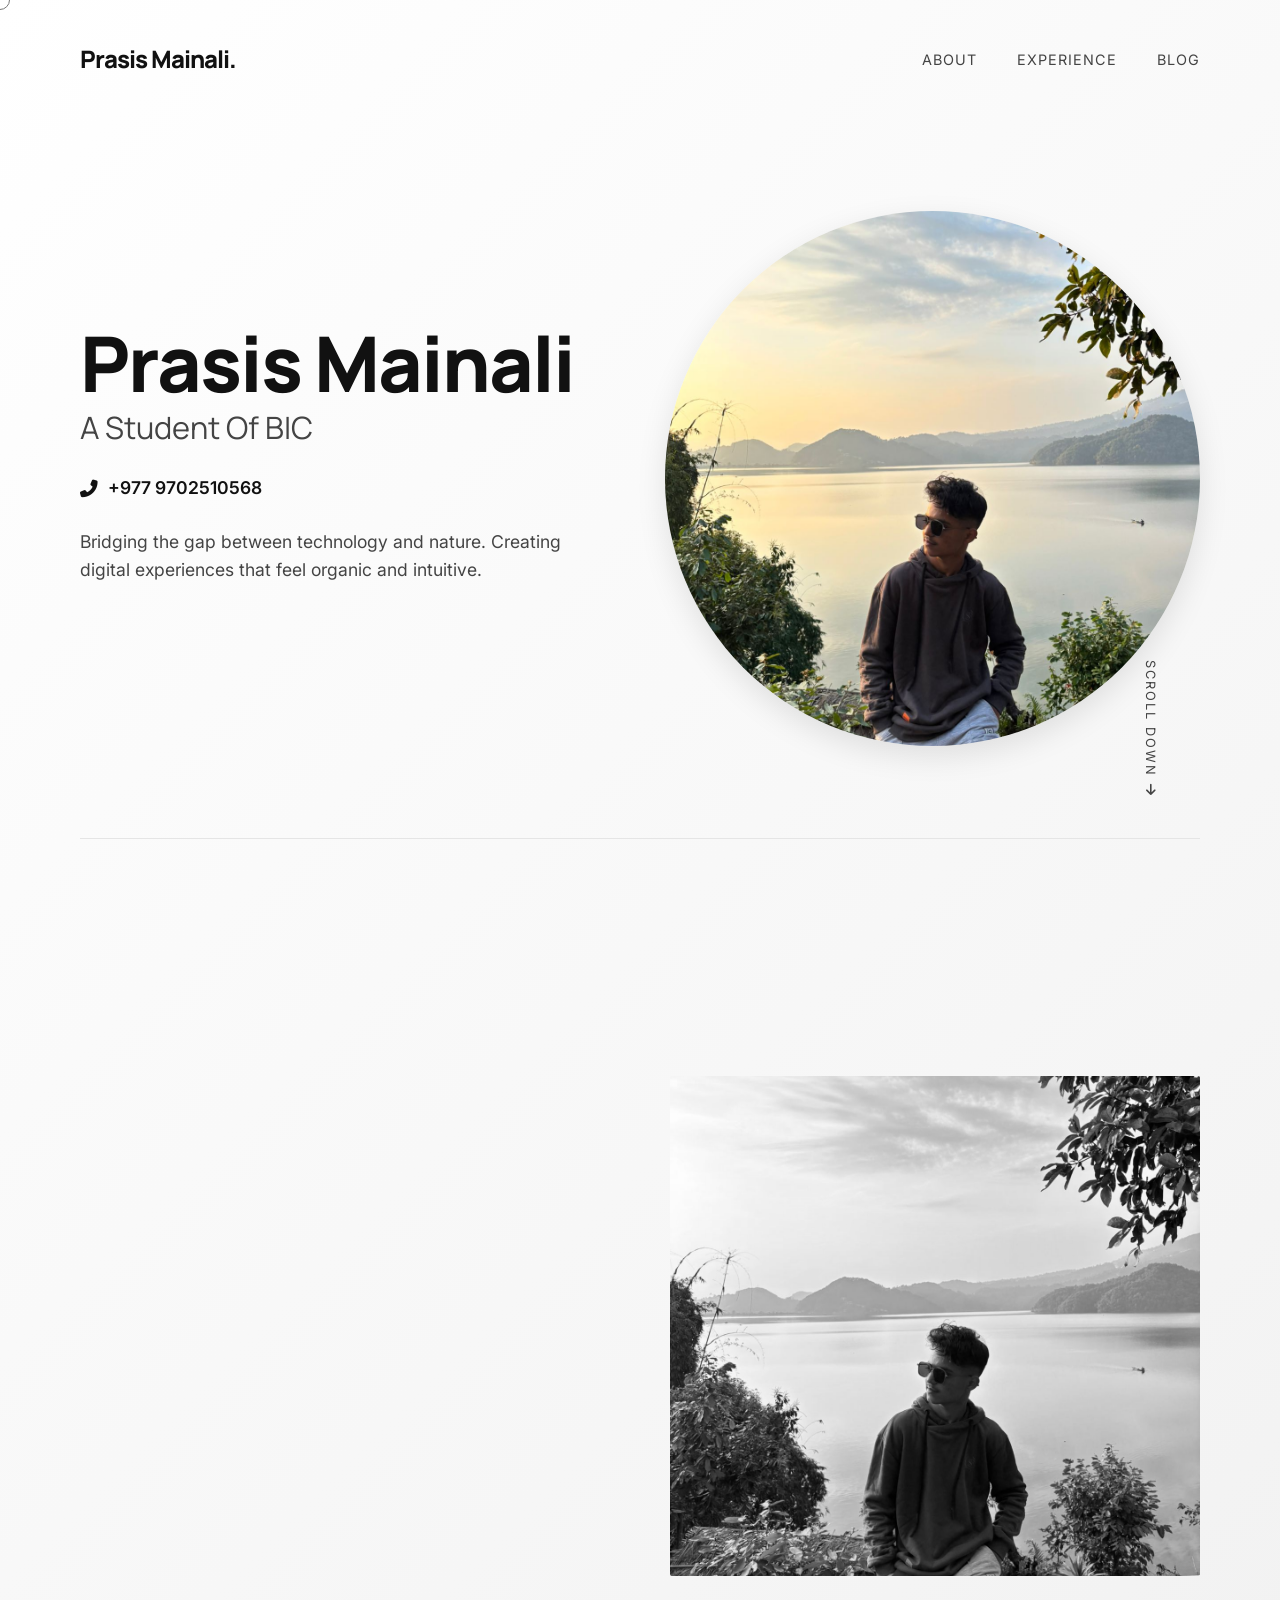
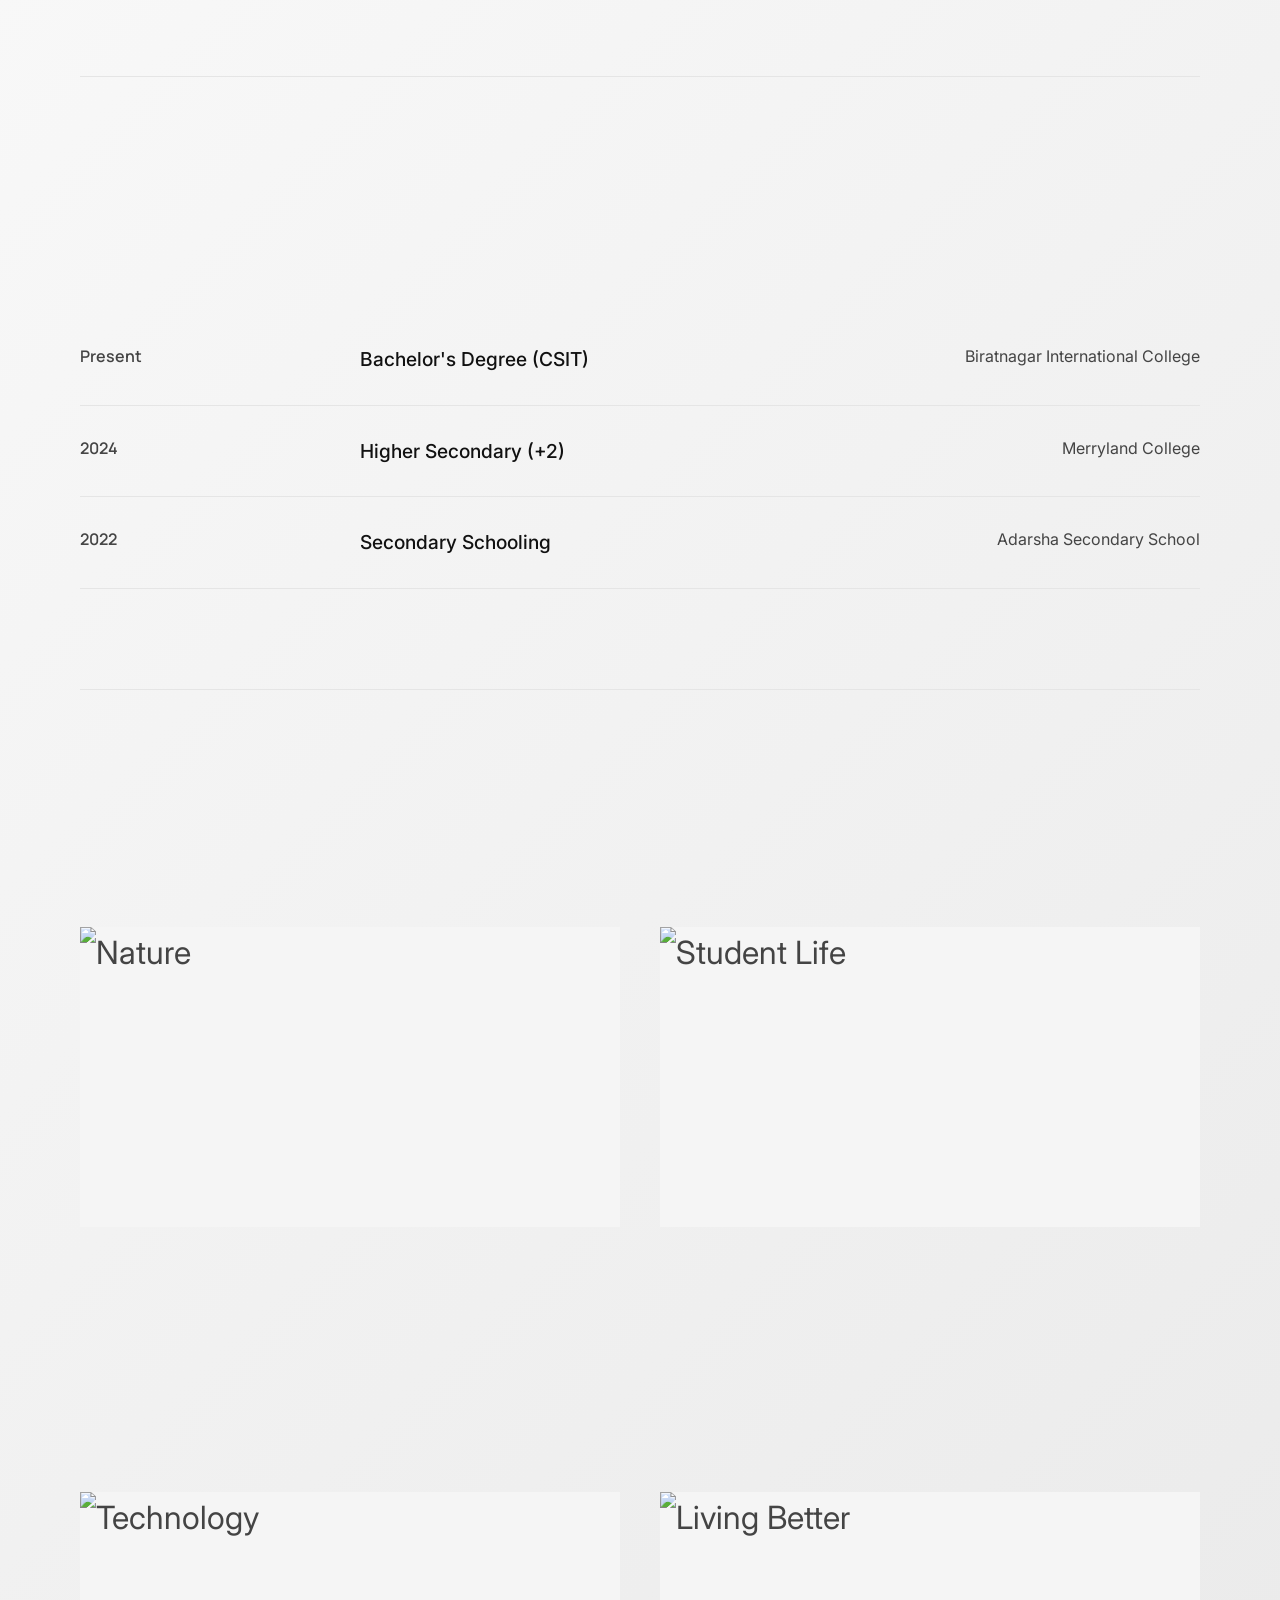
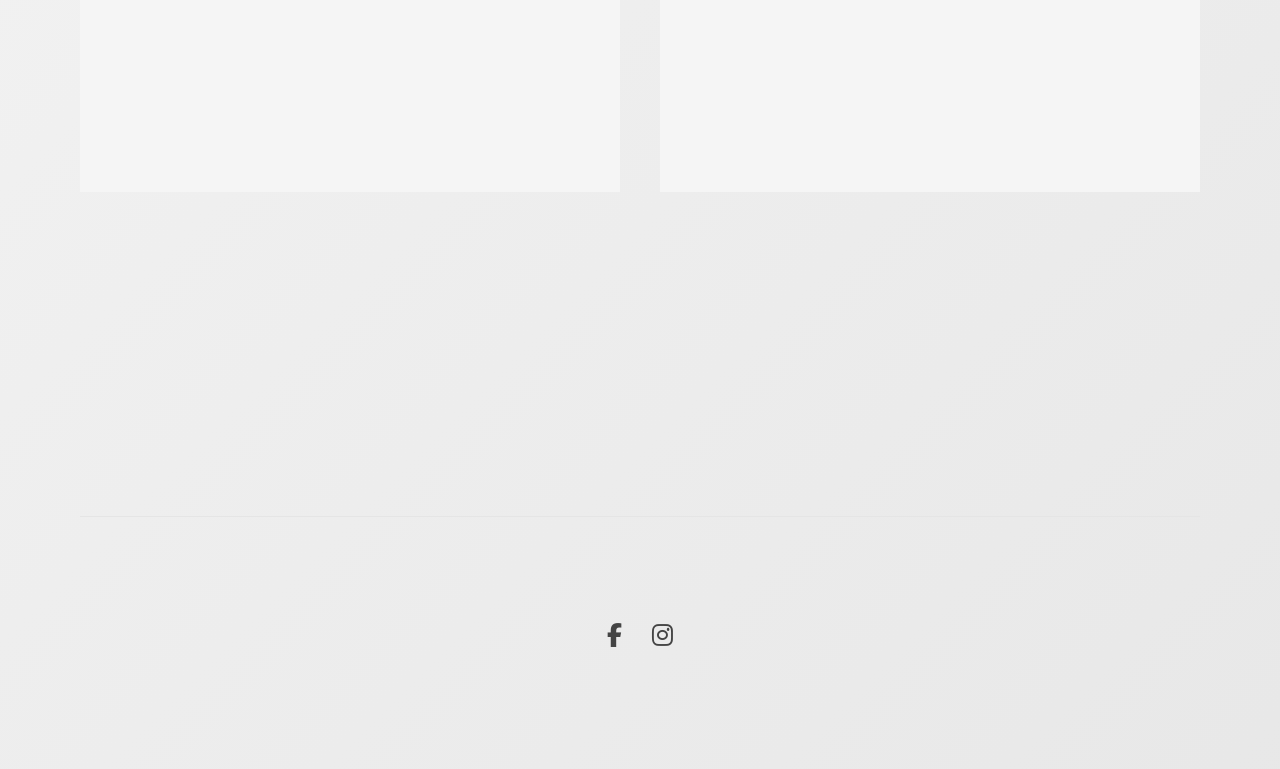
==== MYProject/index.html/index.html @ f9b7ce00 "Update index.html" ====
<!DOCTYPE html>
<html lang="en">

<head>
  <meta charset="UTF-8">
  <meta name="viewport" content="width=device-width, initial-scale=1.0">
  <title>Prasis Mainali | Portfolio</title>

  <!-- Fonts -->
  <link rel="preconnect" href="https://fonts.googleapis.com">
  <link rel="preconnect" href="https://fonts.gstatic.com" crossorigin>
  <link
    href="https://fonts.googleapis.com/css2?family=Inter:wght@300;400;500;600&family=Manrope:wght@400;600;800&display=swap"
    rel="stylesheet">

  <!-- Icons -->
  <link rel="stylesheet" href="https://cdnjs.cloudflare.com/ajax/libs/font-awesome/6.4.0/css/all.min.css">

  <style>
    :root {
      --bg-color: #ffffff;
      --text-primary: #111111;
      --text-secondary: #444444;
      --accent: #111;
      --card-bg: #f5f5f5;
      --border-color: #e5e5e5;
      --cursor-size: 20px;
    }

    * {
      margin: 0;
      padding: 0;
      box-sizing: border-box;
      cursor: none;
      /* Hide default cursor for custom one */
    }

    html {
      scroll-behavior: smooth;
    }

    body {
      background-color: var(--bg-color);
      color: var(--text-primary);
      font-family: 'Inter', sans-serif;
      line-height: 1.6;
      overflow-x: hidden;
      background: linear-gradient(-45deg, #ffffff, #f0f0f0, #e0e0e0, #ffffff);
      background-size: 400% 400%;
      animation: gradientBG 15s ease infinite;
    }

    ::selection {
      background: var(--text-primary);
      color: var(--bg-color);
    }

    h1,
    h2,
    h3,
    h4,
    h5,
    h6 {
      font-family: 'Manrope', sans-serif;
      font-weight: 800;
      color: var(--text-primary);
    }

    a {
      text-decoration: none;
      color: inherit;
      transition: opacity 0.3s ease;
    }

    /* --- Custom Cursor --- */
    .cursor {
      width: var(--cursor-size);
      height: var(--cursor-size);
      border: 1px solid #888888;
      border-radius: 50%;
      position: fixed;
      pointer-events: none;
      z-index: 9999;
      transform: translate(-50%, -50%);
      transition: width 0.3s, height 0.3s, background-color 0.3s;
      mix-blend-mode: difference;
    }

    .cursor.hovered {
      width: 50px;
      height: 50px;
      background-color: rgba(255, 255, 255, 0.1);
      border-color: transparent;
    }

    /* --- Layout --- */
    .container {
      max-width: 1200px;
      margin: 0 auto;
      padding: 0 40px;
      width: 100%;
      /* Ensure it doesn't exceed viewport */
    }

    @media (max-width: 768px) {
      .container {
        padding: 0 20px;
        /* Reduce padding on mobile */
      }
    }

    /* --- Navigation --- */
    nav {
      padding: 40px 0;
      display: flex;
      justify-content: space-between;
      align-items: center;
    }

    .logo {
      font-family: 'Manrope', sans-serif;
      font-weight: 800;
      font-size: 1.5rem;
      letter-spacing: -1px;
    }

    .nav-links {
      display: flex;
      gap: 40px;
    }

    .nav-links a {
      font-size: 0.9rem;
      color: var(--text-secondary);
      text-transform: uppercase;
      letter-spacing: 1px;
    }

    .nav-links a:hover {
      color: var(--text-primary);
    }

    .hamburger {
      display: none;
      font-size: 1.5rem;
      cursor: none;
      /* Let custom cursor handle hovering */
    }

    /* --- Hero Section --- */
    .hero {
      min-height: 80vh;
      display: flex;
      flex-direction: row;
      justify-content: space-between;
      align-items: center;
      gap: 50px;
      position: relative;
    }

    .hero-content {
      flex: 1;
    }

    .hero-image {
      flex: 1;
      display: flex;
      justify-content: center;
      align-items: center;
    }

    .hero-image img {
      width: 100%;
      max-width: 550px;
      /* Increased for desktop */
      min-width: 280px;
      aspect-ratio: 1/1;
      border-radius: 50%;
      object-fit: cover;
      box-shadow: 0 10px 30px rgba(0, 0, 0, 0.1);
      transition: transform 0.5s ease;
    }

    .hero-image:hover img {
      transform: scale(1.05);
    }

    .hero-phone {
      margin-top: 15px;
      margin-bottom: 25px;
      font-size: 1.1rem;
      color: var(--text-primary);
      display: flex;
      align-items: center;
      gap: 10px;
      font-weight: 600;
    }

    @media (max-width: 768px) {
      .hero {
        flex-direction: column-reverse;
        text-align: center;
        justify-content: center;
        padding-top: 50px;
      }

      .hero-image img {
        width: 250px;
        /* Increased size slightly */
        height: 250px;
        margin-bottom: 20px;
      }

      .hero h1 {
        font-size: 3rem;
        align-items: center;
        /* Center align the flex column */
        text-align: center;
      }

      .hero-content {
        display: flex;
        flex-direction: column;
        align-items: center;
      }
    }

    .hero h1 {
      font-size: clamp(3rem, 6vw, 5.5rem);
      /* Increased for desktop */
      line-height: 1;
      margin-bottom: 2rem;
      letter-spacing: -2px;
      display: flex;
      flex-direction: column;
      align-items: flex-start;
    }

    .hero-title-row {
      display: block;
      overflow: hidden;
      /* Mask for reveal */
    }

    .hero-title-row span {
      display: inline-block;
      transform: translateY(100%);
      opacity: 0;
      animation: revealText 0.8s cubic-bezier(0.77, 0, 0.175, 1) forwards;
    }

    .hero-subtitle-wrapper {
      margin-top: 10px;
      overflow: hidden;
    }

    .hero-subtitle-wrapper span {
      display: block;
      color: var(--text-secondary);
      font-size: 0.4em;
      /* relative to H1 - Adjusted for global consistency */
      font-weight: 400;
      letter-spacing: 0;
      transform: translateY(100%);
      opacity: 0;
      animation: revealText 0.8s cubic-bezier(0.77, 0, 0.175, 1) forwards;
    }

    .hero-desc {
      max-width: 500px;
      color: var(--text-secondary);
      font-size: 1.1rem;
      margin-bottom: 3rem;
    }

    .scroll-indicator {
      position: absolute;
      bottom: 40px;
      right: 40px;
      writing-mode: vertical-rl;
      text-orientation: mixed;
      color: var(--text-secondary);
      font-size: 0.8rem;
      letter-spacing: 2px;
      text-transform: uppercase;
      animation: bounce 2s infinite;
    }

    /* --- Section Styling --- */
    section {
      padding: 100px 0;
      border-top: 1px solid var(--border-color);
    }

    .section-header {
      display: flex;
      justify-content: space-between;
      align-items: baseline;
      margin-bottom: 60px;
      flex-wrap: wrap;
      gap: 20px;
    }

    .section-title {
      font-size: 3rem;
      letter-spacing: -1px;
    }

    .section-subtitle {
      color: var(--text-secondary);
      text-transform: uppercase;
      letter-spacing: 1px;
      font-size: 0.9rem;
    }

    /* --- About Grid --- */
    .about-grid {
      display: grid;
      grid-template-columns: 1fr 1fr;
      gap: 60px;
      align-items: start;
    }

    /* --- About Grid --- */
    .about-grid {
      display: grid;
      grid-template-columns: 1fr 1fr;
      gap: 60px;
      align-items: start;
    }

    .about-text p {
      margin-bottom: 0px;
      /* Reset because mask handles spacing */
      font-size: 1.1rem;
      color: black;
      font-weight: bold;
    }

    .profile-img-container {
      width: 100%;
      height: 500px;
      background: var(--card-bg);
      border-radius: 2px;
      overflow: hidden;
      position: relative;
    }

    .profile-img-container img {
      width: 100%;
      height: 100%;
      object-fit: cover;
      filter: grayscale(100%);
      transition: filter 0.5s ease;
    }

    .profile-img-container:hover img {
      filter: grayscale(0%);
    }

    /* --- Experience/Education List --- */
    .experience-list {
      display: flex;
      flex-direction: column;
    }

    .experience-item {
      display: grid;
      grid-template-columns: 1fr 2fr 1fr;
      padding: 30px 0;
      border-bottom: 1px solid var(--border-color);
      transition: padding 0.3s ease;
    }

    .experience-item:hover {
      padding: 30px 20px;
      /* Indent on hover */
      background: #111;
    }

    .exp-year {
      color: var(--text-secondary);
      font-family: 'Manrope', sans-serif;
      font-weight: 600;
    }

    .exp-role {
      font-size: 1.2rem;
      font-weight: 500;
    }

    .exp-company {
      text-align: right;
      color: var(--text-secondary);
    }

    /* --- Projects/Blog Grid --- */
    .project-grid {
      display: grid;
      grid-template-columns: repeat(auto-fit, minmax(350px, 1fr));
      /* Restore desktop size */
      gap: 40px;
    }

    .project-card {
      /* group: project; removed invalid property */
      position: relative;
    }

    .project-img {
      width: 100%;
      height: 300px;
      /* Placeholder Aspect Ratio */
      background: var(--card-bg);
      margin-bottom: 20px;
      overflow: hidden;
      display: flex;
      align-items: center;
      justify-content: center;
      color: var(--text-secondary);
      font-size: 2rem;
    }

    .project-img i {
      transition: transform 0.5s ease;
    }

    .project-card:hover .project-img i {
      transform: scale(1.1);
      color: var(--text-primary);
    }

    .project-info h3 {
      font-size: 1.5rem;
      margin-bottom: 5px;
    }

    .project-info p {
      color: var(--text-secondary);
      font-size: 0.9rem;
    }

    /* --- Footer --- */
    footer {
      padding: 100px 0 50px 0;
      border-top: 1px solid var(--border-color);
      text-align: center;
    }

    .footer-socials {
      display: flex;
      justify-content: center;
      gap: 30px;
      margin-bottom: 40px;
    }

    .footer-socials a {
      font-size: 1.5rem;
      color: var(--text-secondary);
    }

    .footer-socials a:hover {
      color: var(--text-primary);
      transform: translateY(-5px);
    }

    .footer-copy {
      color: var(--text-secondary);
      font-size: 0.9rem;
    }

    /* --- Animations --- */
    @keyframes gradientBG {
      0% {
        background-position: 0% 50%;
      }

      50% {
        background-position: 100% 50%;
      }

      100% {
        background-position: 0% 50%;
      }
    }

    @keyframes bounce {

      0%,
      20%,
      50%,
      80%,
      100% {
        transform: translateY(0);
      }

      40% {
        transform: translateY(-10px);
      }

      60% {
        transform: translateY(-5px);
      }
    }

    @keyframes revealText {
      from {
        clip-path: inset(0 100% 0 0);
        transform: translateY(20px);
        opacity: 0;
      }

      to {
        clip-path: inset(0 0 0 0);
        transform: translateY(0);
        opacity: 1;
      }
    }

    /* Fade Up Utility */
    .fade-up {
      opacity: 0;
      transform: translateY(30px);
      transition: opacity 0.8s ease-out, transform 0.8s ease-out;
    }

    .fade-up.visible {
      opacity: 1;
      transform: translateY(0);
    }

    /* Stagger Utilities */
    .stagger-delay-1 {
      transition-delay: 0.1s;
    }

    .stagger-delay-2 {
      transition-delay: 0.2s;
    }

    .stagger-delay-3 {
      transition-delay: 0.3s;
    }

    .stagger-delay-4 {
      transition-delay: 0.4s;
    }

    .stagger-delay-5 {
      transition-delay: 0.5s;
    }

    /* --- General Text Reveal --- */
    .text-reveal-mask {
      overflow: hidden;
      display: block;
      /* Ensures mask works for block elements */
    }

    .text-reveal-content {
      display: block;
      transform: translateY(100%);
      transition: transform 1s cubic-bezier(0.77, 0, 0.175, 1);
      /* Premium ease */
      opacity: 1;
      /* Override default if needed */
    }

    .text-reveal-mask.visible .text-reveal-content {
      transform: translateY(0);
    }

    /* --- Responsive --- */
    /* --- Responsive --- */
    @media (max-width: 768px) {
      .nav-links {
        display: none;
        /* Simple hide for mobile for now, can expand later */
      }

      .hero {
        padding-top: 20px;
        /* Reduced top padding */
        min-height: auto;
        padding-bottom: 50px;
      }

      .hero-content {
        width: 100%;
        /* Ensure content takes full width */
      }

      /* Responsive Grid for Mobile */
      .project-grid {
        grid-template-columns: repeat(auto-fit, minmax(280px, 1fr));
      }

      /* Reduce scale for mobile hero text */
      .hero h1 {
        word-break: break-word;
        font-size: 2.5rem;
        /* Force manageable size */
      }

      .hamburger {
        display: block;
      }

      .about-grid {
        grid-template-columns: 1fr;
        gap: 40px;
      }

      .profile-img-container {
        height: 350px;
        /* Smaller image on mobile */
      }

      .experience-item {
        grid-template-columns: 1fr;
        gap: 10px;
        padding: 20px 0;
      }

      .exp-company {
        text-align: left;
        margin-top: 5px;
      }

      /* Fix for "Prasis Mainali" being too small */
      .hero h1 span.hero-subtitle-wrapper span {
        font-size: 0.5em;

        /* Keep subtitle small */
        /* Swift fix for Tawk.to visibility on mobile */
        div[class*="tawk"] {
          display: block !important;
          z-index: 2147483647 !important;
          /* Max z-index to ensure visibility */
        }
      }

      /* Ensure main title text (Prasis Mainali) uses the H1 font size */
      .hero-title-row span {
        font-size: inherit;
      }
    }
  </style>
</head>

<body>

  <!-- Custom Cursor -->
  <div class="cursor" id="cursor"></div>

  <div class="container">

    <!-- Navigation -->
    <nav>
      <a href="#" class="logo hover-target">Prasis Mainali.</a>

      <div class="nav-links">
        <a href="#about" class="hover-target">About</a>
        <a href="#experience" class="hover-target">Experience</a>
        <a href="#blog" class="hover-target">Blog</a>
      </div>

      <div class="hamburger hover-target">
        <i class="fas fa-bars"></i>
      </div>
    </nav>

    <!-- Hero Section -->
    <header class="hero">
      <div class="hero-content">
        <h1>
          <span class="hero-title-row">
            <span style="animation-delay: 0s;">Prasis</span>
            <span style="animation-delay: 0.1s;">Mainali</span>
          </span>
          <span class="hero-subtitle-wrapper">
            <span style="animation-delay: 0.3s;">A Student Of BIC</span>
          </span>
        </h1>

        <div class="hero-phone fade-up stagger-delay-1">
          <i class="fas fa-phone-alt"></i> +977 9702510568
        </div>
        <p class="hero-desc fade-up stagger-delay-2">
          Bridging the gap between technology and nature. Creating digital experiences that feel organic and intuitive.
        </p>

        <div class="scroll-indicator fade-up stagger-delay-3">
          Scroll Down <i class="fas fa-arrow-down" style="margin-left: 10px;"></i>
        </div>
      </div>

      <div class="hero-image fade-up" style="transition-delay: 0.2s;">
        <img src="../assets/images/prasis-profile.jpg" alt="Prasis Mainali">
      </div>
    </header>

    <!-- About Section -->
    <section id="about">
      <div class="section-header">
        <div class="text-reveal-mask">
          <h2 class="section-title text-reveal-content">About Me</h2>
        </div>
        <div class="text-reveal-mask">
          <span class="section-subtitle text-reveal-content">Who I Am</span>
        </div>
      </div>

      <div class="about-grid fade-up">
        <div class="about-text">
          <div class="text-reveal-mask" style="margin-bottom: 2rem;">
            <p class="text-reveal-content">Hello! I'm <strong>Prasis</strong>, a student based in Biratnagar, Nepal. I
              enjoy creating things that live
              on the internet, whether that be websites, applications, or anything in between.</p>
          </div>
          <div class="text-reveal-mask" style="margin-bottom: 2rem;">
            <p class="text-reveal-content">Currently, I am pursuing my studies at <strong>Biratnagar International
                College</strong>. My journey
              started at Merryland College where I completed my +2 education.</p>
          </div>
          <div class="text-reveal-mask" style="margin-bottom: 2rem;">
            <p class="text-reveal-content">Beyond the screen, I am a passionate <strong>Nature Explorer</strong>. I find
              peace in greenery and
              landscapes, which often inspires my creative thinking in technology.</p>
          </div>
        </div>

        <div class="profile-img-container hover-target">
          <!-- Using the parent directory path as fixed previously -->
          <img src="../assets/images/prasis-profile.jpg" alt="Prasis Mainali">
        </div>
      </div>
    </section>

    <!-- Experience / Education -->
    <section id="experience">
      <div class="section-header">
        <div class="text-reveal-mask">
          <h2 class="section-title text-reveal-content">Journey</h2>
        </div>
        <div class="text-reveal-mask">
          <span class="section-subtitle text-reveal-content">Education & Career</span>
        </div>
      </div>

      <div class="experience-list fade-up">
        <div class="experience-item hover-target">
          <span class="exp-year">Present</span>
          <span class="exp-role">Bachelor's Degree (CSIT)</span>
          <span class="exp-company">Biratnagar International College</span>
        </div>
        <div class="experience-item hover-target">
          <span class="exp-year">2024</span>
          <span class="exp-role">Higher Secondary (+2)</span>
          <span class="exp-company">Merryland College</span>
        </div>
        <div class="experience-item hover-target">
          <span class="exp-year">2022</span>
          <span class="exp-role">Secondary Schooling</span>
          <span class="exp-company">Adarsha Secondary School</span>
        </div>
      </div>
    </section>

    <!-- Blog / Selected Work -->
    <section id="blog">
      <div class="section-header">
        <div class="text-reveal-mask">
          <h2 class="section-title text-reveal-content">Selected Notes</h2>
        </div>
        <div class="text-reveal-mask">
          <span class="section-subtitle text-reveal-content">Blog & Thoughts</span>
        </div>
      </div>

      <div class="project-grid fade-up">
        <article class="project-card hover-target">
          <div class="project-img">
            <img
              src="https://images.unsplash.com/photo-1470071459604-3b5ec3a7fe05?ixlib=rb-1.2.1&auto=format&fit=crop&w=800&q=80"
              alt="Nature" style="width: 100%; height: 100%; object-fit: cover;">
          </div>
          <div class="project-info">
            <div class="text-reveal-mask">
              <h3 class="text-reveal-content">Exploring the Green</h3>
            </div>
            <div class="text-reveal-mask">
              <p class="text-reveal-content">Exploring the green allows us to reconnect with nature and understand its
                true value. Green spaces like
                parks, forests, and gardens provide peace, fresh air, and balance to our busy lives. They support
                biodiversity, improve mental health, and encourage sustainable habits. When we explore the green, we
                learn
                to respect the environment and protect it for future generations, making our planet healthier, more
                beautiful, and more livable for everyone today and for generations to come..</p>
            </div>
          </div>
        </article>

        <article class="project-card hover-target">
          <div class="project-img">
            <img
              src="https://images.unsplash.com/photo-1543269865-cbf427effbad?ixlib=rb-1.2.1&auto=format&fit=crop&w=800&q=80"
              alt="Student Life" style="width: 100%; height: 100%; object-fit: cover;">
          </div>
          <div class="project-info">
            <div class="text-reveal-mask">
              <h3 class="text-reveal-content">Student Life in Biratnagar</h3>
            </div>
            <div class="text-reveal-mask">
              <p class="text-reveal-content">My name is Prasis Mainali, and I am from Biratnagar. I study at Biratnagar
                International College.
                Biratnagar city has played an important role in shaping my behavior and personality. Living in this city
                has taught me discipline, respect, and how to interact well with different people. The environment,
                education, and culture of Biratnagar have helped me grow not only academically but also as a responsible
                individual..</p>
            </div>
          </div>
        </article>

        <article class="project-card hover-target">
          <div class="project-img">
            <img
              src="https://images.unsplash.com/photo-1555066931-4365d14bab8c?ixlib=rb-1.2.1&auto=format&fit=crop&w=800&q=80"
              alt="Technology" style="width: 100%; height: 100%; object-fit: cover;">
          </div>
          <div class="project-info">
            <div class="text-reveal-mask">
              <h3 class="text-reveal-content">Tech & Nature</h3>
            </div>
            <div class="text-reveal-mask">
              <p class="text-reveal-content">Technology and nature can work together to create a better future. Modern
                technology helps protect the
                environment through renewable energy, smart farming, and wildlife conservation. At the same time, nature
                inspires innovation and balance in human life. When technology is used responsibly, it reduces pollution
                and saves resources. By combining technological progress with respect for nature, we can achieve
                sustainable development, improve quality of life, and protect the Earth for future generations to enjoy
                safely..</p>
            </div>
          </div>
        </article>

        <article class="project-card hover-target">
          <div class="project-img">
            <img
              src="https://images.unsplash.com/photo-1493836512294-502baa1986e2?ixlib=rb-1.2.1&auto=format&fit=crop&w=800&q=80"
              alt="Living Better" style="width: 100%; height: 100%; object-fit: cover;">
          </div>
          <div class="project-info">
            <div class="text-reveal-mask">
              <h3 class="text-reveal-content">How can we live better</h3>
            </div>
            <div class="text-reveal-mask">
              <p class="text-reveal-content">Living better starts with mindfulness and connection. By prioritizing our
                mental health, nurturing our
                relationships, and spending more time in nature, we can find a deeper sense of fulfillment. It's about
                finding balance in our daily lives, making sustainable choices, and appreciating the simple moments that
                bring us joy.</p>
            </div>
          </div>
        </article>
      </div>
    </section>

    <!-- Footer -->
    <footer>
      <div class="footer-socials fade-up">
        <a href="https://www.facebook.com/share/1PvVefXtPV/?mibextid=wwXIfr" target="_blank" class="hover-target"><i
            class="fab fa-facebook-f"></i></a>
        <a href="https://www.instagram.com/prashish_mainali?igsh=Z3U0c2h6OGMwNjh3&utm_source=qr" target="_blank"
          class="hover-target"><i class="fab fa-instagram"></i></a>
      </div>
      <p class="footer-copy fade-up">&copy; 2026 Prasis Mainali. All rights reserved.</p>
    </footer>

  </div>

  <script>
    // --- Custom Cursor Logic ---
    const cursor = document.getElementById('cursor');
    const hoverTargets = document.querySelectorAll('.hover-target');

    document.addEventListener('mousemove', (e) => {
      // Smooth follow with requestAnimationFrame could be better, but this is fine for now
      cursor.style.left = e.clientX + 'px';
      cursor.style.top = e.clientY + 'px';
    });

    hoverTargets.forEach(target => {
      target.addEventListener('mouseenter', () => {
        cursor.classList.add('hovered');
      });
      target.addEventListener('mouseleave', () => {
        cursor.classList.remove('hovered');
      });
    });

    // --- Intersection Observer for Fade Up ---
    const observerOptions = {
      threshold: 0.1,
      rootMargin: "0px 0px -50px 0px" // Trigger a bit earlier appearing from bottom
    };

    const observer = new IntersectionObserver((entries) => {
      entries.forEach(entry => {
        if (entry.isIntersecting) {
          entry.target.classList.add('visible');
        } else {
          entry.target.classList.remove('visible'); // Remove class to re-trigger animation on next scroll
        }
      });
    }, observerOptions);

    document.querySelectorAll('.fade-up').forEach(el => {
      observer.observe(el);
    });

    // Observe text reveal masks
    document.querySelectorAll('.text-reveal-mask').forEach(el => {
      observer.observe(el);
    });

    // --- Staggered Animations for Grids ---
    // Automatically add stagger classes to children of grids if they don't have them
    const staggerGrids = document.querySelectorAll('.project-grid, .experience-list, .about-grid');
    staggerGrids.forEach(grid => {
      const children = grid.children;
      Array.from(children).forEach((child, index) => {
        child.classList.add('fade-up');
        // Cycle through delays 1-3 to prevent infinite delay growth on long lists
        const delay = (index % 3) + 1;
        child.classList.add(`stagger-delay-${delay}`);
        observer.observe(child);
      });
    });
  </script>

  <!-- Tawk.to Live Chat Script -->
  <script type="text/javascript">
    var Tawk_API = Tawk_API || {}, Tawk_LoadStart = new Date();
    (function () {
      var s1 = document.createElement("script"), s0 = document.getElementsByTagName("script")[0];
      s1.async = true;
      s1.src = 'https://embed.tawk.to/6986cef376ad761c40db5798/1jgr9gq86';
      s1.charset = 'UTF-8';
      s1.setAttribute('crossorigin', '*');
      s0.parentNode.insertBefore(s1, s0);
    })();
  </script>
</body>

</html>
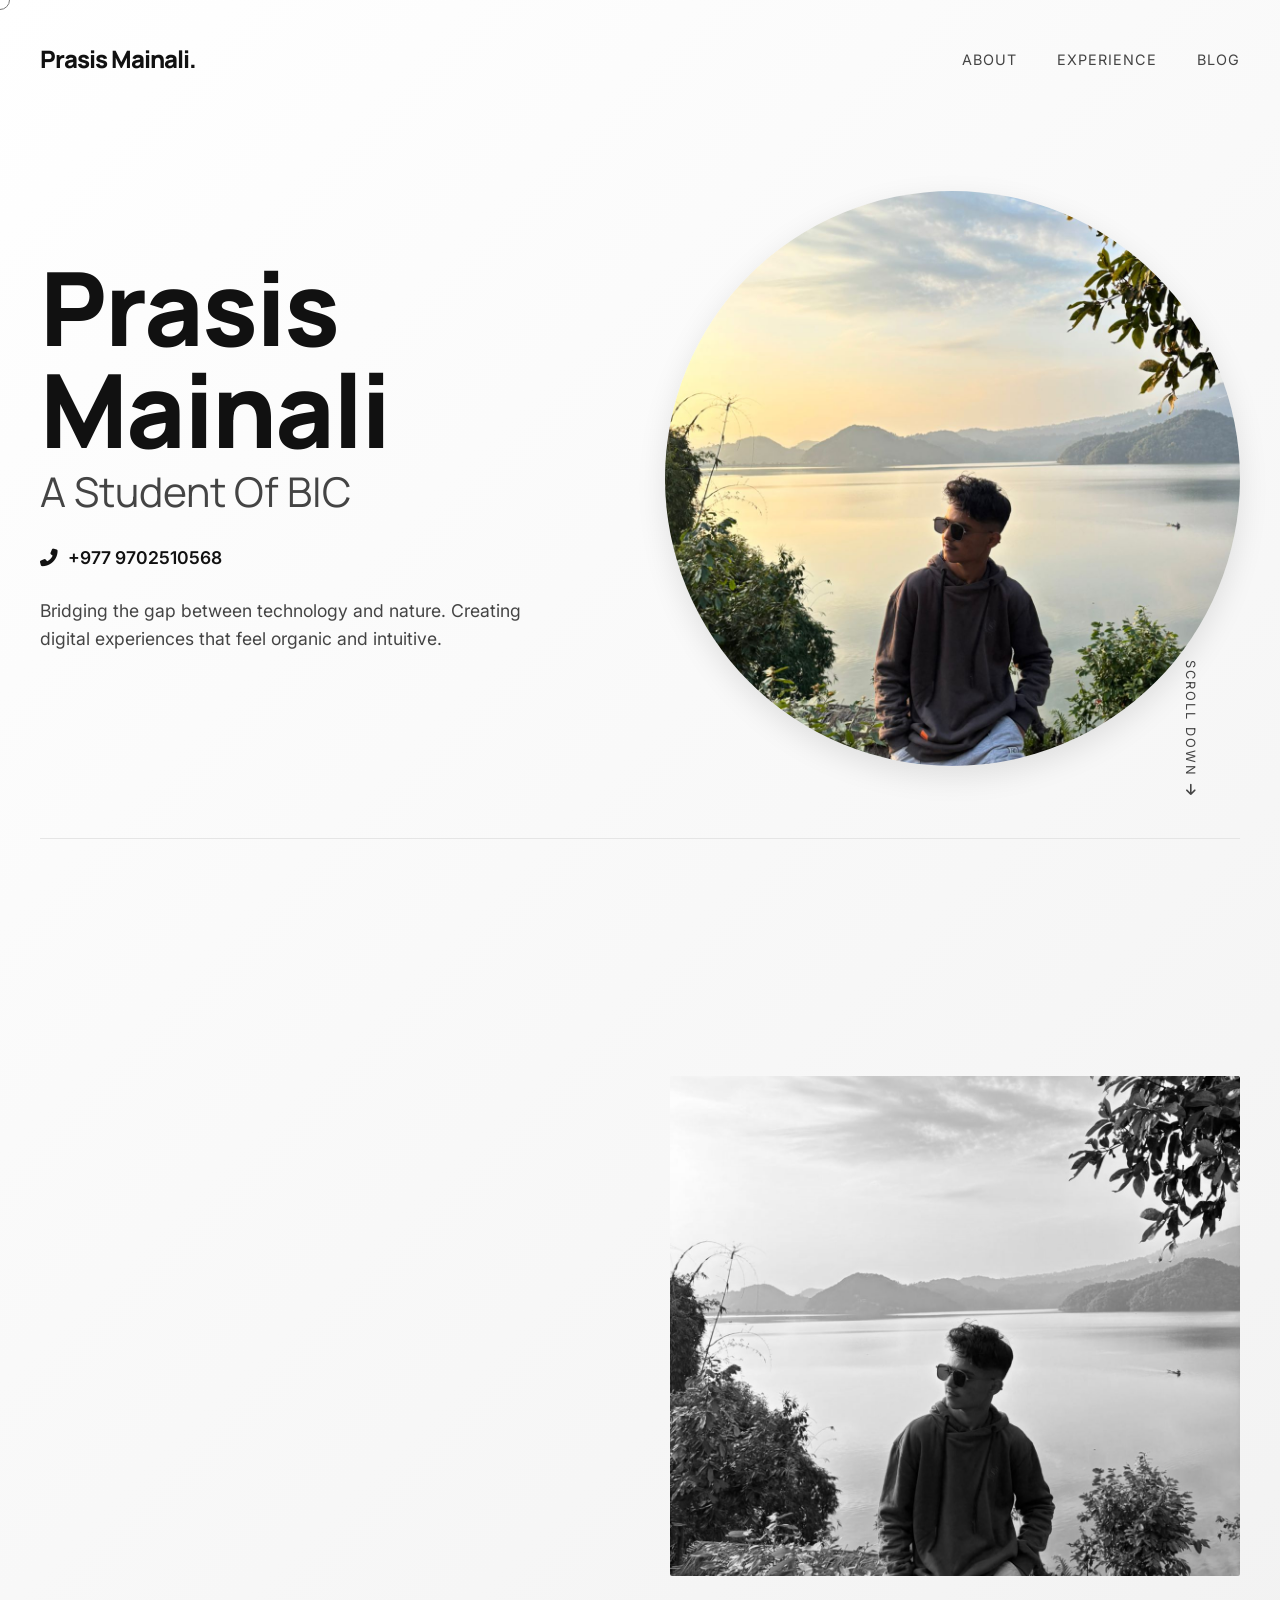
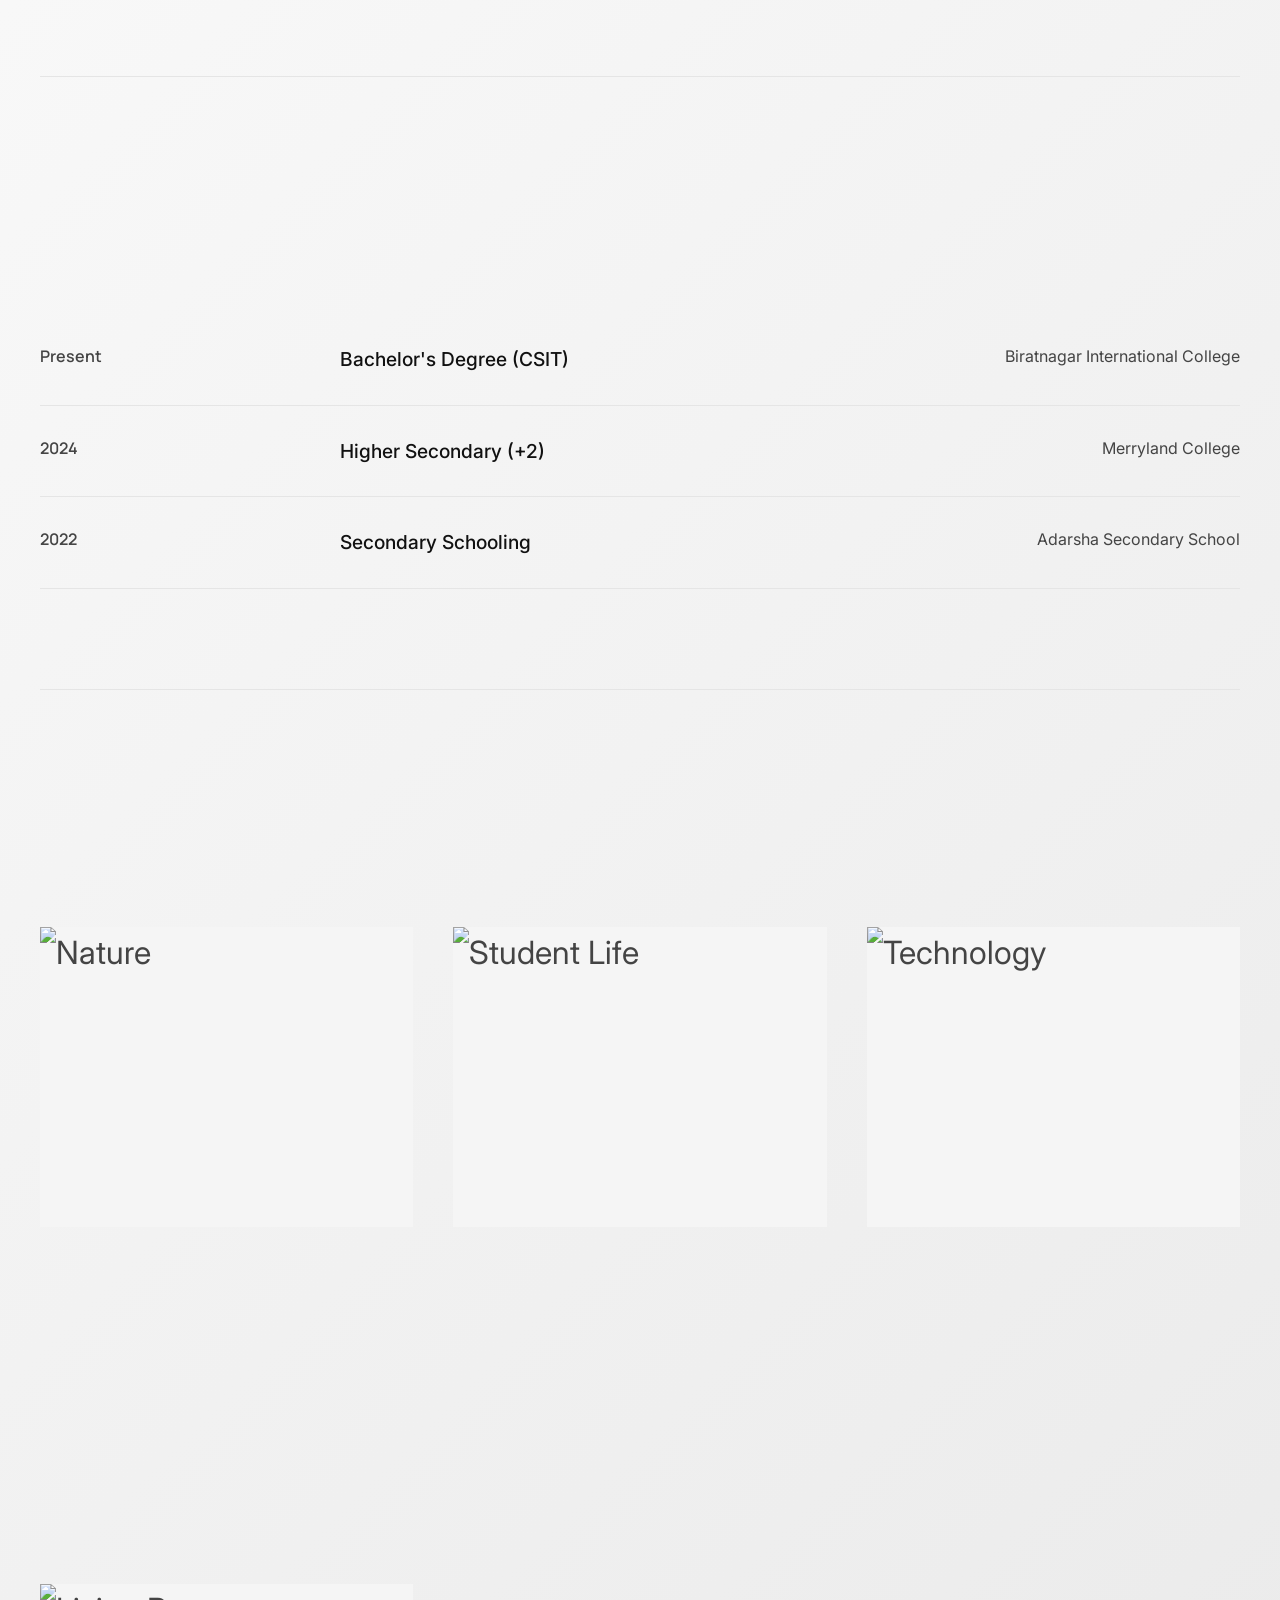
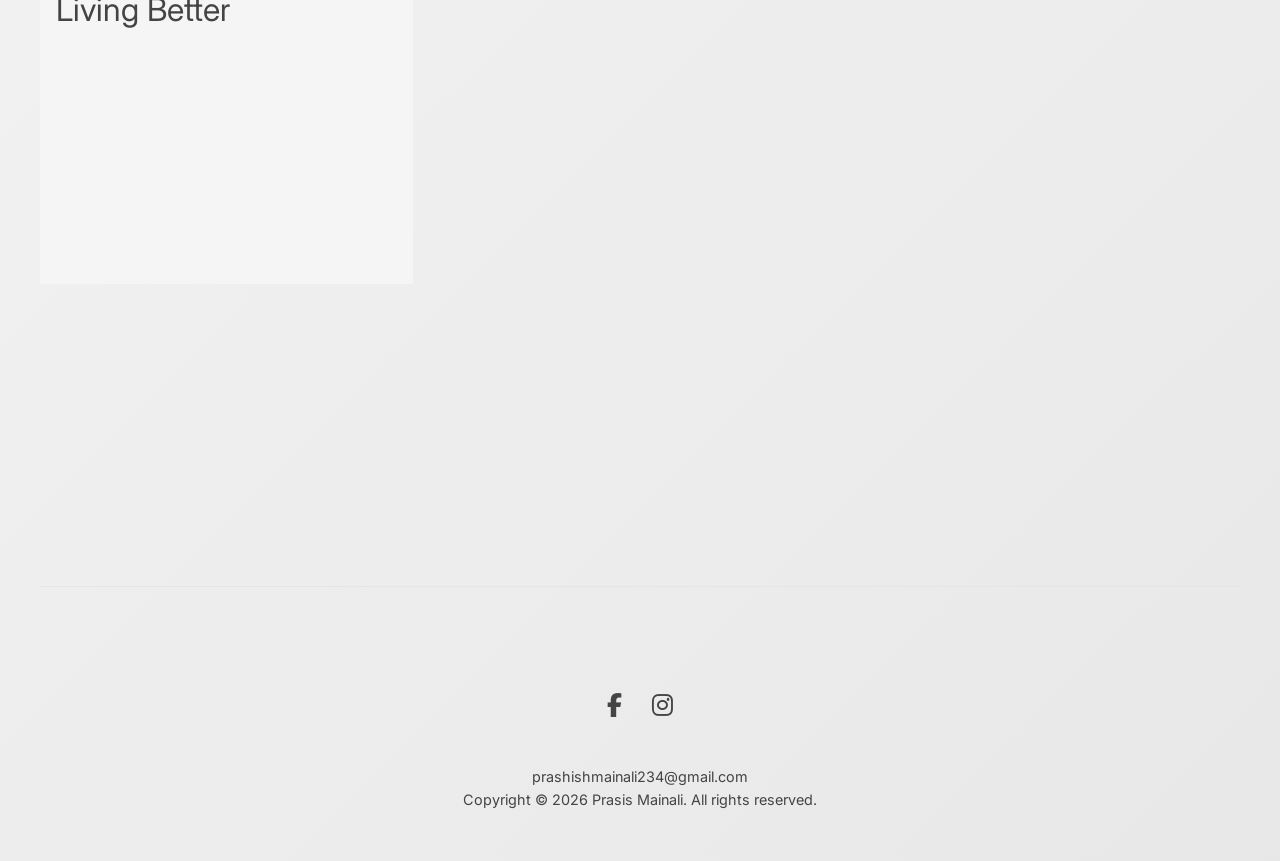
==== commit db9e244a: "Update index.html" ====
--- a/MYProject/index.html/index.html
+++ b/MYProject/index.html/index.html
@@ -95,7 +95,7 @@
 
     /* --- Layout --- */
     .container {
-      max-width: 1200px;
+      max-width: 1600px;
       margin: 0 auto;
       padding: 0 40px;
       width: 100%;
@@ -171,7 +171,7 @@
 
     .hero-image img {
       width: 100%;
-      max-width: 550px;
+      max-width: 700px;
       /* Increased for desktop */
       min-width: 280px;
       aspect-ratio: 1/1;
@@ -226,7 +226,7 @@
     }
 
     .hero h1 {
-      font-size: clamp(3rem, 6vw, 5.5rem);
+      font-size: clamp(3.5rem, 8vw, 7rem);
       /* Increased for desktop */
       line-height: 1;
       margin-bottom: 2rem;
@@ -874,7 +874,9 @@
         <a href="https://www.instagram.com/prashish_mainali?igsh=Z3U0c2h6OGMwNjh3&utm_source=qr" target="_blank"
           class="hover-target"><i class="fab fa-instagram"></i></a>
       </div>
-      <p class="footer-copy fade-up">&copy; 2026 Prasis Mainali. All rights reserved.</p>
+      <p class="footer-copy">prashishmainali234@gmail.com</p>
+      <p class="footer-copy">Copyright &copy; 2026 Prasis Mainali. All rights reserved.</p>
+
     </footer>
 
   </div>
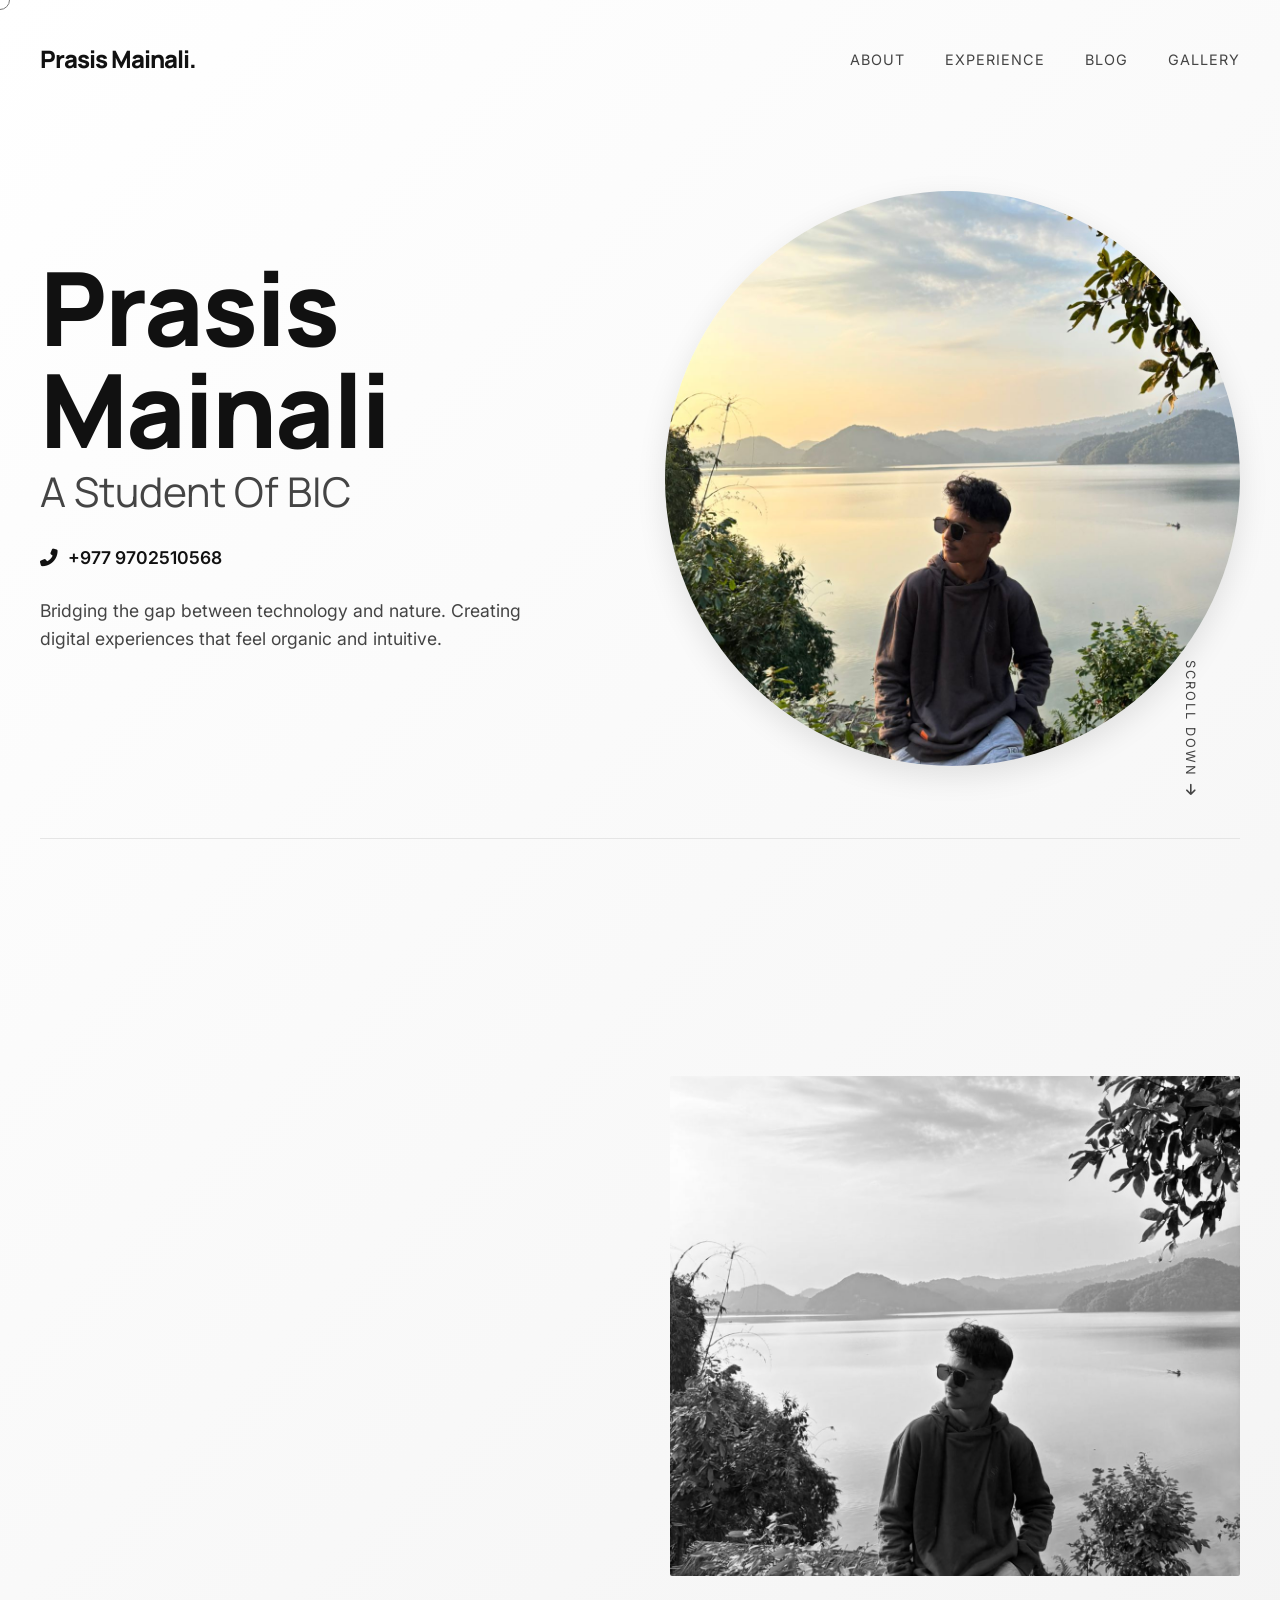
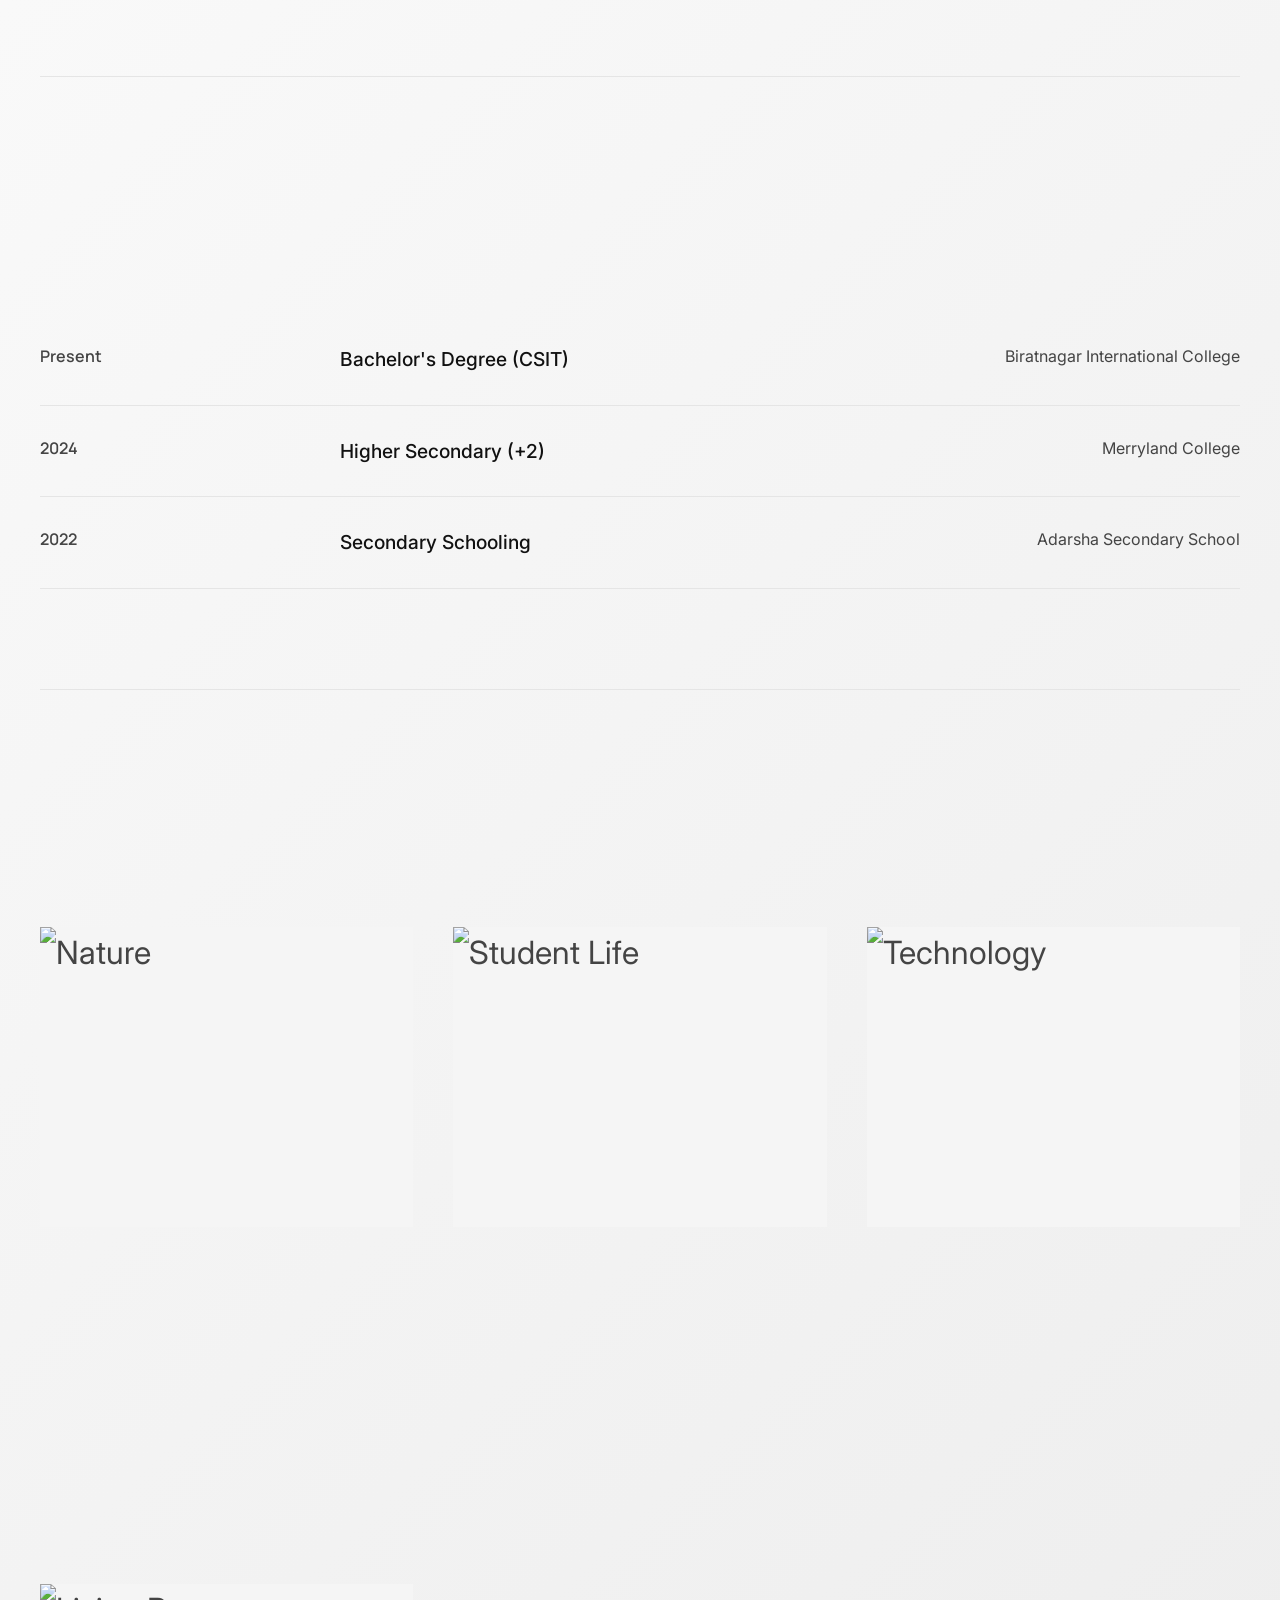
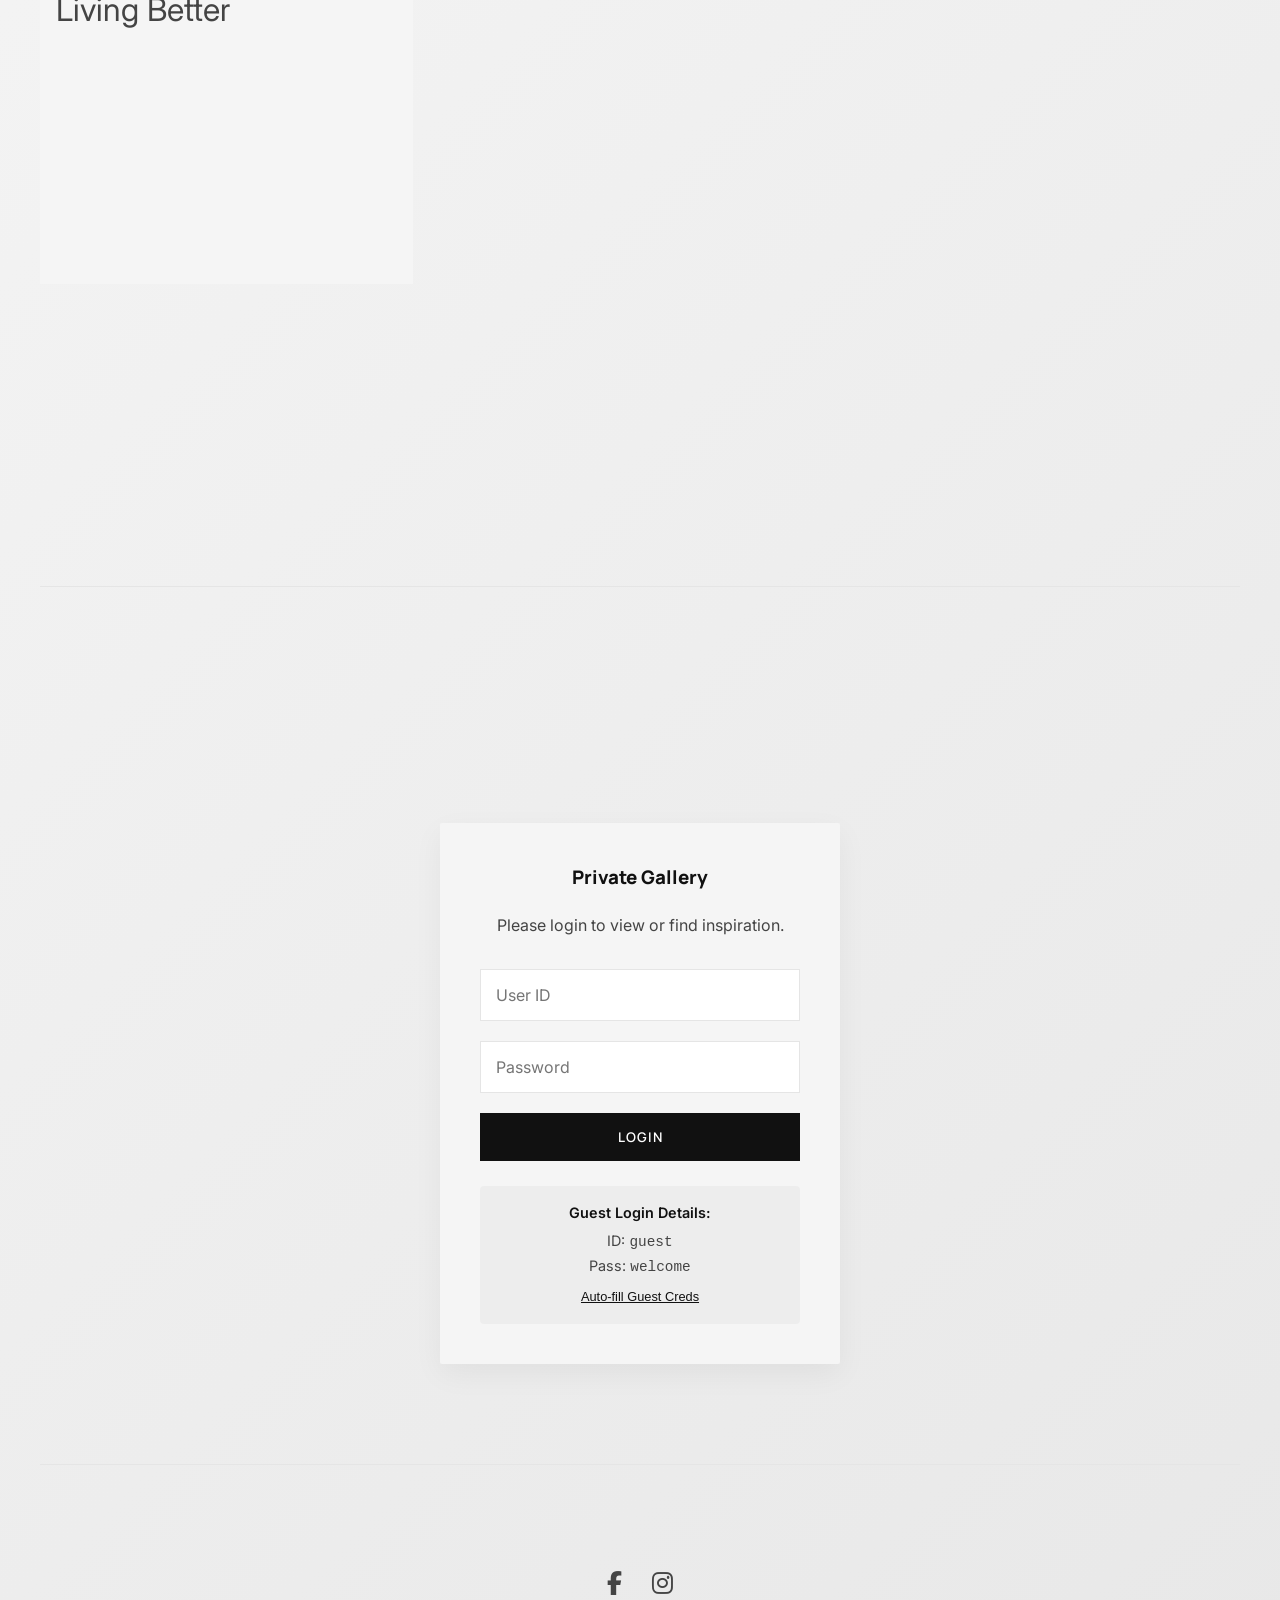
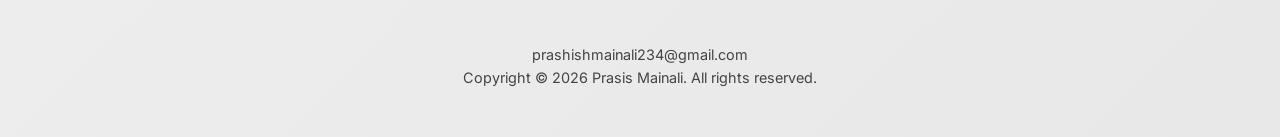
==== commit cbeacf7e: "Update print statement from 'Hello' to 'Goodbye'" ====
--- a/MYProject/index.html/index.html
+++ b/MYProject/index.html/index.html
@@ -375,7 +375,7 @@
     .experience-item:hover {
       padding: 30px 20px;
       /* Indent on hover */
-      background: #111;
+
     }
 
     .exp-year {
@@ -645,6 +645,121 @@
         font-size: inherit;
       }
     }
+
+    /* --- Secure Gallery --- */
+    #secure-gallery {
+      min-height: 80vh;
+      display: flex;
+      flex-direction: column;
+      align-items: center;
+      justify-content: center;
+    }
+
+    .login-container {
+      background: var(--card-bg);
+      padding: 40px;
+      border-radius: 2px;
+      box-shadow: 0 10px 30px rgba(0, 0, 0, 0.05);
+      text-align: center;
+      max-width: 400px;
+      width: 100%;
+    }
+
+    .login-container input {
+      width: 100%;
+      padding: 15px;
+      margin-bottom: 20px;
+      border: 1px solid var(--border-color);
+      background: #fff;
+      font-family: 'Inter', sans-serif;
+      font-size: 1rem;
+      outline: none;
+      transition: border-color 0.3s;
+    }
+
+    .login-container input:focus {
+      border-color: var(--text-primary);
+    }
+
+    .login-btn {
+      background: var(--text-primary);
+      color: var(--bg-color);
+      padding: 15px 30px;
+      border: none;
+      font-family: 'Manrope', sans-serif;
+      font-weight: 600;
+      text-transform: uppercase;
+      letter-spacing: 1px;
+      cursor: none;
+      /* Handled by custom cursor */
+      transition: opacity 0.3s;
+      width: 100%;
+    }
+
+    .login-btn:hover {
+      opacity: 0.9;
+    }
+
+    .gallery-container {
+      width: 100%;
+      display: none;
+      /* Hidden by default */
+    }
+
+    .upload-controls {
+      margin-bottom: 40px;
+      text-align: center;
+      padding: 20px;
+      background: var(--card-bg);
+      border: 1px dashed var(--border-color);
+    }
+
+    .gallery-grid {
+      display: grid;
+      grid-template-columns: repeat(auto-fill, minmax(250px, 1fr));
+      gap: 20px;
+      width: 100%;
+    }
+
+    .gallery-item {
+      position: relative;
+      aspect-ratio: 1;
+      overflow: hidden;
+      background: var(--card-bg);
+    }
+
+    .gallery-item img {
+      width: 100%;
+      height: 100%;
+      object-fit: cover;
+      transition: transform 0.3s;
+    }
+
+    .gallery-item:hover img {
+      transform: scale(1.05);
+    }
+
+    .delete-btn {
+      position: absolute;
+      top: 10px;
+      right: 10px;
+      background: rgba(255, 255, 255, 0.9);
+      color: #ff4444;
+      border: none;
+      width: 30px;
+      height: 30px;
+      display: flex;
+      align-items: center;
+      justify-content: center;
+      border-radius: 50%;
+      opacity: 0;
+      transition: opacity 0.3s;
+      cursor: none;
+    }
+
+    .gallery-item:hover .delete-btn {
+      opacity: 1;
+    }
   </style>
 </head>
 
@@ -663,6 +778,7 @@
         <a href="#about" class="hover-target">About</a>
         <a href="#experience" class="hover-target">Experience</a>
         <a href="#blog" class="hover-target">Blog</a>
+        <a href="#secure-gallery" class="hover-target">Gallery</a>
       </div>
 
       <div class="hamburger hover-target">
@@ -866,6 +982,71 @@
       </div>
     </section>
 
+    <!-- Secure Gallery Section -->
+    <section id="secure-gallery">
+      <div class="section-header">
+        <div class="text-reveal-mask">
+          <h2 class="section-title text-reveal-content">Gallery</h2>
+        </div>
+        <div class="text-reveal-mask">
+          <span class="section-subtitle text-reveal-content">My Creative Space</span>
+        </div>
+      </div>
+
+      <!-- Login Interface -->
+      <div class="login-container fade-up" id="login-interface">
+        <h3 style="margin-bottom: 20px;">Private Gallery</h3>
+        <p style="margin-bottom: 30px; color: var(--text-secondary);">Please login to view or find inspiration.</p>
+
+        <input type="text" id="login-id" placeholder="User ID">
+        <input type="password" id="login-pass" placeholder="Password">
+
+        <div style="display: flex; gap: 10px; justify-content: center;">
+          <button class="login-btn hover-target" id="login-btn">Login</button>
+        </div>
+
+        <p id="login-message" style="margin-top: 15px; color: #ff4444; font-size: 0.9rem;"></p>
+
+        <div
+          style="margin-top: 25px; padding: 15px; background: rgba(0,0,0,0.03); border-radius: 4px; text-align: center;">
+          <p style="font-size: 0.9rem; color: var(--text-primary); font-weight: 600; margin-bottom: 5px;">Guest Login
+            Details:</p>
+          <p style="font-size: 0.9rem; color: var(--text-secondary);">ID: <code>guest</code></p>
+          <p style="font-size: 0.9rem; color: var(--text-secondary);">Pass: <code>welcome</code></p>
+          <button
+            onclick="document.getElementById('login-id').value='guest'; document.getElementById('login-pass').value='welcome';"
+            class="hover-target"
+            style="margin-top: 10px; background: none; border: none; text-decoration: underline; color: var(--text-primary); cursor: pointer; font-size: 0.8rem;">
+            Auto-fill Guest Creds
+          </button>
+        </div>
+      </div>
+
+      <!-- Gallery Interface -->
+      <div class="gallery-container fade-up" id="gallery-interface">
+        <div class="upload-controls">
+          <h3 style="margin-bottom: 15px;">Upload Inspiration</h3>
+          <!-- Hidden file input -->
+          <input type="file" id="image-upload" accept="image/*" style="display: none;">
+          <button class="login-btn hover-target" onclick="document.getElementById('image-upload').click()"
+            style="width: auto; padding: 10px 30px;">
+            <i class="fas fa-plus"></i> Add New Image
+          </button>
+        </div>
+
+        <div class="gallery-grid" id="gallery-grid">
+          <!-- Images will be injected here -->
+        </div>
+
+        <div class="gallery-controls" style="text-align: center; margin-top: 40px;">
+          <button class="login-btn hover-target" id="logout-btn"
+            style="width: auto; background: transparent; color: var(--text-secondary); border: 1px solid var(--border-color);">
+            Log Out
+          </button>
+        </div>
+      </div>
+    </section>
+
     <!-- Footer -->
     <footer>
       <div class="footer-socials fade-up">
@@ -881,6 +1062,7 @@
 
   </div>
 
+  <script src="https://cdn.jsdelivr.net/npm/@supabase/supabase-js@2"></script>
   <script>
     // --- Custom Cursor Logic ---
     const cursor = document.getElementById('cursor');
@@ -939,6 +1121,225 @@
         observer.observe(child);
       });
     });
+
+    // --- Secure Gallery Logic ---
+    const loginInterface = document.getElementById('login-interface');
+    const galleryInterface = document.getElementById('gallery-interface');
+    const loginBtn = document.getElementById('login-btn');
+    const loginId = document.getElementById('login-id');
+    const loginPass = document.getElementById('login-pass');
+    const loginMsg = document.getElementById('login-message');
+    const logoutBtn = document.getElementById('logout-btn');
+    const imageUpload = document.getElementById('image-upload');
+    const galleryGrid = document.getElementById('gallery-grid');
+    const uploadControls = document.querySelector('.upload-controls'); // Select upload section
+
+    // Supabase Configuration
+    const SUPABASE_URL = 'https://afpbaglqwfymryoaxrtf.supabase.co';
+    const SUPABASE_KEY = 'sb_publishable_86vOrq96YiXB_NtdwuZs4w_bR73uC4g';
+    const supabaseClient = supabase.createClient(SUPABASE_URL, SUPABASE_KEY);
+
+    const AUTH_KEY = 'secure_gallery_role';
+
+    // Check if already logged in
+    const cachedRole = localStorage.getItem(AUTH_KEY);
+    if (cachedRole) {
+      showGallery(cachedRole);
+    }
+
+
+
+    loginBtn.addEventListener('click', () => {
+      const id = loginId.value.trim();
+      const pass = loginPass.value.trim();
+
+      if (id === 'prasis' && pass === 'prasis123') {
+        localStorage.setItem(AUTH_KEY, 'admin');
+        loginMsg.textContent = '';
+        showGallery('admin');
+      } else if (id === 'guest' && pass === 'welcome') {
+        localStorage.setItem(AUTH_KEY, 'guest');
+        loginMsg.textContent = '';
+        showGallery('guest');
+      } else {
+        loginMsg.textContent = 'Invalid Credentials';
+        loginInterface.style.transform = 'translateX(10px)';
+        setTimeout(() => loginInterface.style.transform = 'translateX(0)', 100);
+        setTimeout(() => loginInterface.style.transform = 'translateX(-10px)', 200);
+        setTimeout(() => loginInterface.style.transform = 'translateX(0)', 300);
+      }
+    });
+
+    logoutBtn.addEventListener('click', () => {
+      localStorage.removeItem(AUTH_KEY);
+      hideGallery();
+    });
+
+    function showGallery(role) {
+      loginInterface.style.display = 'none';
+      galleryInterface.style.display = 'block';
+
+      if (role === 'admin') {
+        uploadControls.style.display = 'block';
+      } else {
+        uploadControls.style.display = 'none';
+      }
+
+      fetchGallery(role);
+    }
+
+    function hideGallery() {
+      loginInterface.style.display = 'block';
+      galleryInterface.style.display = 'none';
+      loginId.value = '';
+      loginPass.value = '';
+    }
+
+    async function fetchGallery(role) {
+      // Fetch from Supabase
+      const { data, error } = await supabaseClient
+        .from('gallery_images')
+        .select('*')
+        .order('created_at', { ascending: false });
+
+      if (error) {
+        console.error("Error fetching images:", error);
+        // Don't show error to user if it's just empty or config missing, handled by render
+        if (error.code !== 'PGRST116') { // Ignore specific errors if needed
+          // Alert only on real failures if configured
+        }
+      }
+
+      renderGallery(data || [], role);
+    }
+
+    function renderGallery(images, role) {
+      // Just use the real images from Supabase
+      const allImages = [...images];
+
+      galleryGrid.innerHTML = '';
+
+      if (allImages.length === 0) {
+        galleryGrid.innerHTML = '<p style="text-align:center; width:100%; color: var(--text-secondary);">No images uploaded yet.</p>';
+        return;
+      }
+
+      allImages.forEach((imgObj) => {
+        const item = document.createElement('div');
+        item.className = 'gallery-item fade-up';
+
+        let deleteBtnHTML = '';
+
+        // Allowed to delete if Admin AND NOT a default image
+        if (role === 'admin' && !imgObj.is_default) {
+          deleteBtnHTML = `
+              <button class="delete-btn hover-target" 
+                onclick="window.deleteSupabaseImage('${imgObj.id}', '${imgObj.storage_path}')">
+                <i class="fas fa-trash"></i>
+              </button>
+            `;
+        }
+
+        const imgUrl = imgObj.url || imgObj.public_url || imgObj;
+
+        item.innerHTML = `
+          <img src="${imgUrl}" alt="Gallery Image">
+          ${deleteBtnHTML}
+        `;
+        galleryGrid.appendChild(item);
+
+        if (role === 'admin' && !imgObj.is_default) {
+          const delBtn = item.querySelector('.delete-btn');
+          if (delBtn) {
+            delBtn.addEventListener('mouseenter', () => cursor.classList.add('hovered'));
+            delBtn.addEventListener('mouseleave', () => cursor.classList.remove('hovered'));
+          }
+        }
+
+        if (typeof observer !== 'undefined') observer.observe(item);
+      });
+    }
+
+    // Handle Image Upload
+    imageUpload.addEventListener('change', async (e) => {
+      const file = e.target.files[0];
+      if (!file) return;
+
+      if (file.size > 5 * 1024 * 1024) {
+        alert('Image is too large! Max 5MB.');
+        return;
+      }
+
+      const btn = uploadControls.querySelector('button');
+      const originalText = btn.innerHTML;
+      btn.innerHTML = '<i class="fas fa-spinner fa-spin"></i> Uploading...';
+      btn.disabled = true;
+
+      try {
+        // 1. Upload to Supabase Storage
+        const filename = `${Date.now()}_${file.name.replace(/\\s/g, '_')}`;
+        const { data: uploadData, error: uploadError } = await supabaseClient.storage
+          .from('gallery')
+          .upload(filename, file);
+
+        if (uploadError) throw uploadError;
+
+        // 2. Get Public URL
+        const { data: { publicUrl } } = supabaseClient.storage
+          .from('gallery')
+          .getPublicUrl(filename);
+
+        // 3. Insert into Table
+        const { error: dbError } = await supabaseClient
+          .from('gallery_images')
+          .insert([{
+            url: publicUrl,
+            storage_path: filename
+          }]);
+
+        if (dbError) throw dbError;
+
+        // Success
+        fetchGallery('admin'); // Refresh
+        imageUpload.value = '';
+
+      } catch (error) {
+        console.error("Upload error:", error);
+        alert("Upload failed: " + error.message);
+      } finally {
+        btn.innerHTML = originalText;
+        btn.disabled = false;
+      }
+    });
+
+    window.deleteSupabaseImage = async (id, storagePath) => {
+      if (localStorage.getItem(AUTH_KEY) !== 'admin') return;
+      if (!confirm("Delete this image?")) return;
+
+      try {
+        // 1. Delete from Storage
+        const { error: storageError } = await supabaseClient.storage
+          .from('gallery')
+          .remove([storagePath]);
+
+        if (storageError) console.error("Storage delete warning:", storageError);
+
+        // 2. Delete from Table
+        const { error: dbError } = await supabaseClient
+          .from('gallery_images')
+          .delete()
+          .eq('id', id);
+
+        if (dbError) throw dbError;
+
+        // Refresh
+        fetchGallery('admin');
+
+      } catch (error) {
+        console.error("Delete error:", error);
+        alert("Delete failed.");
+      }
+    }
   </script>
 
   <!-- Tawk.to Live Chat Script -->
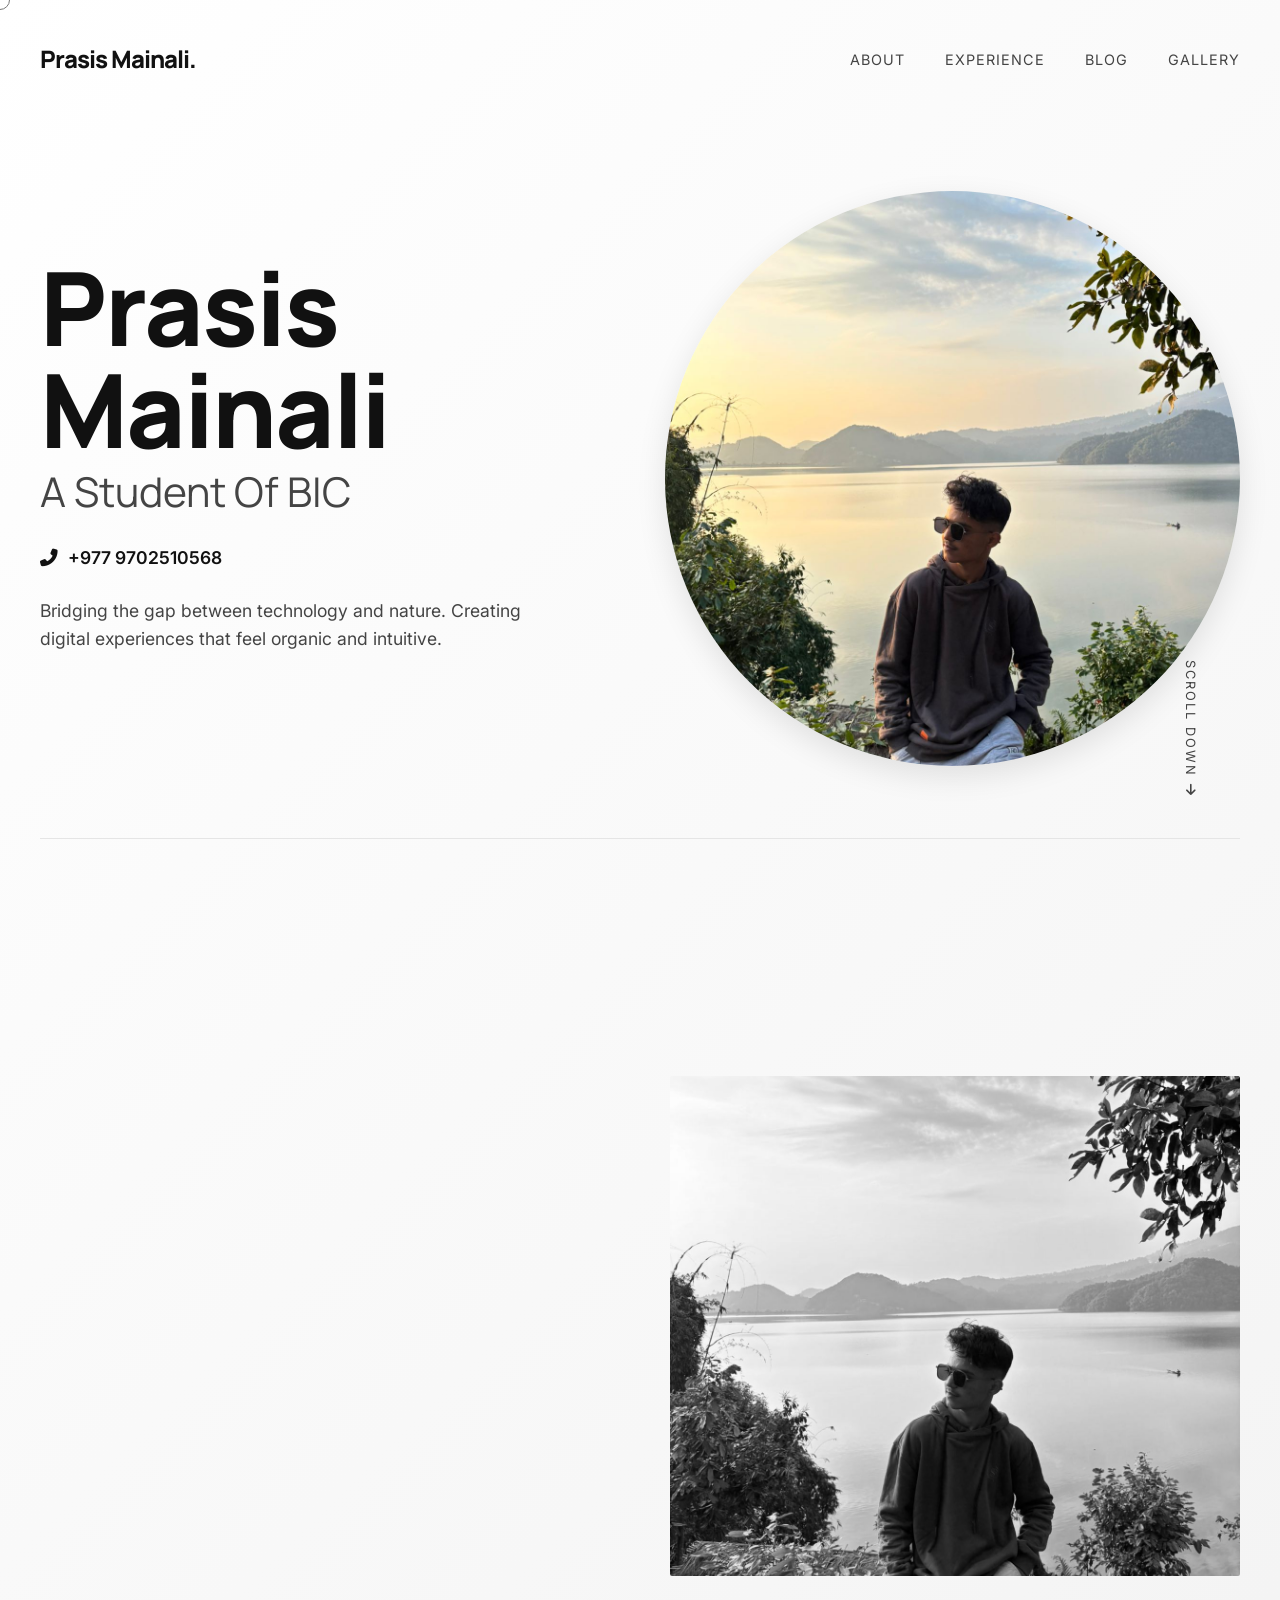
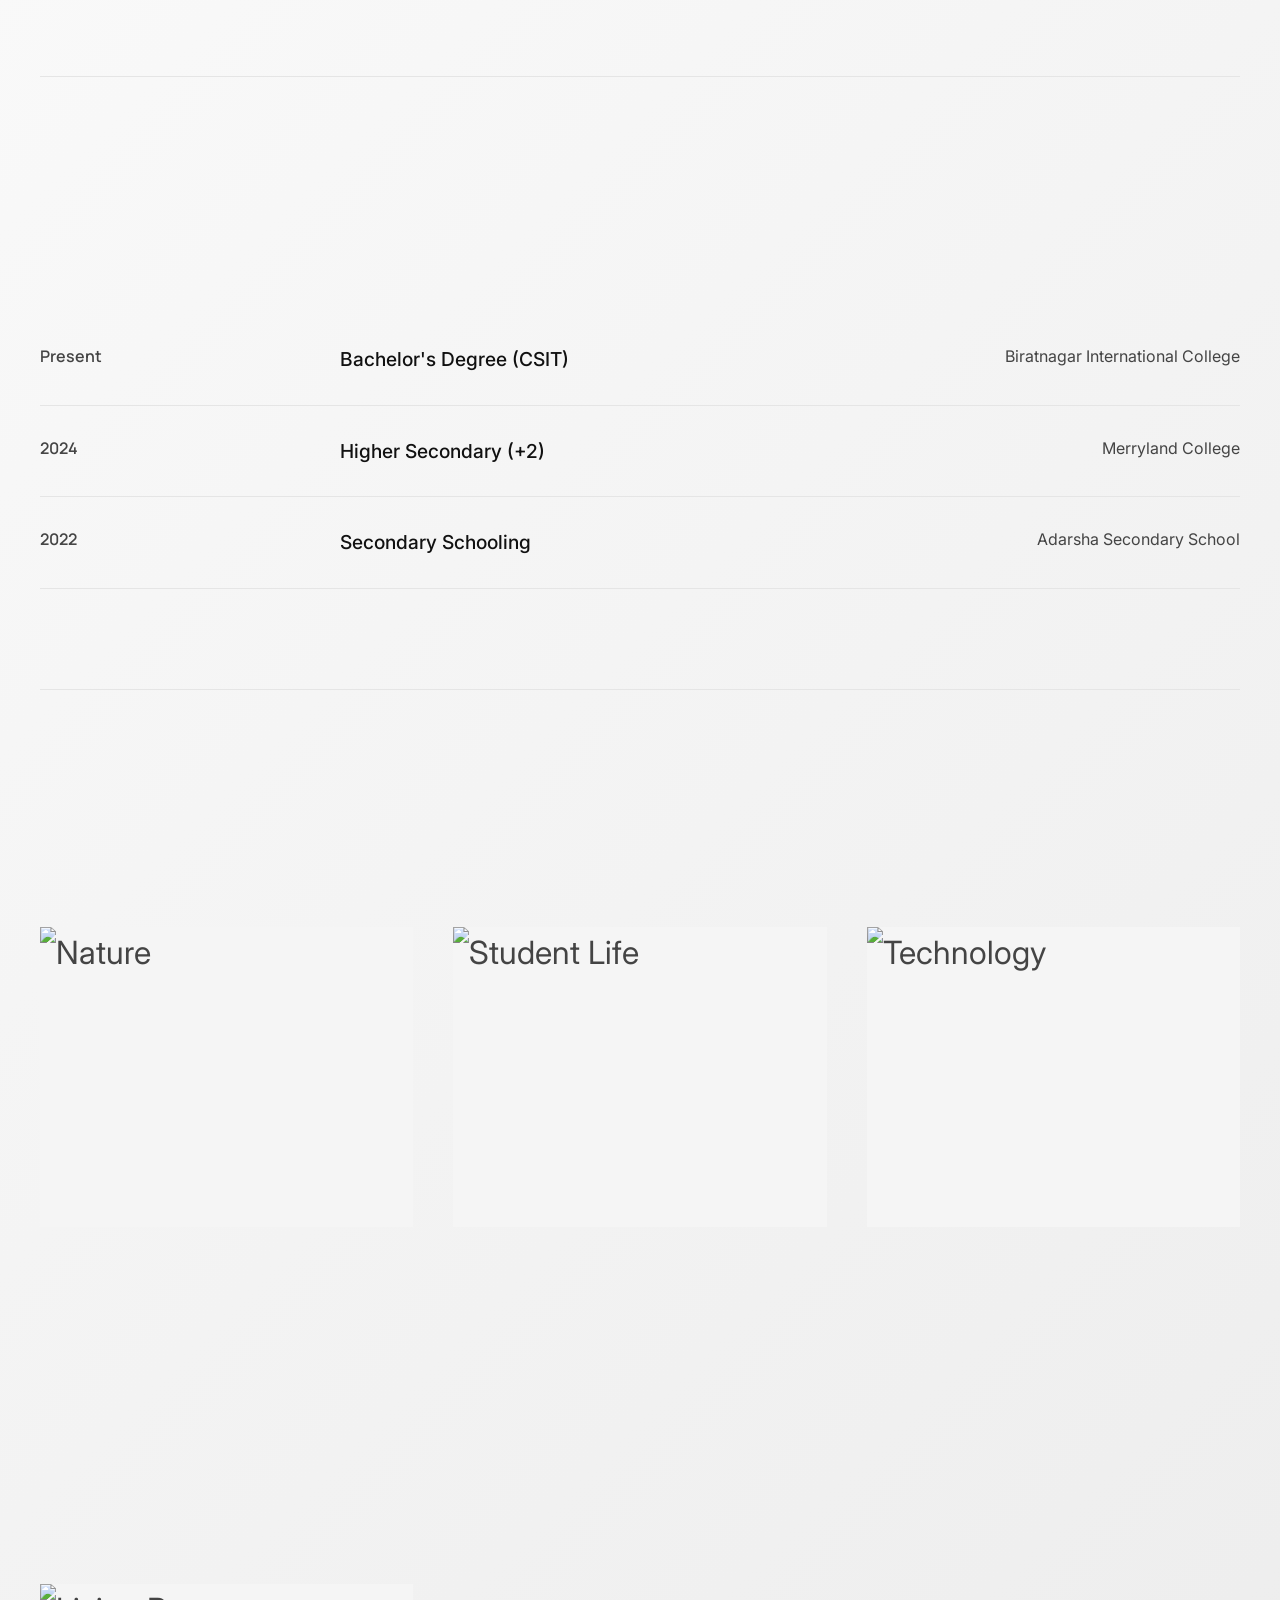
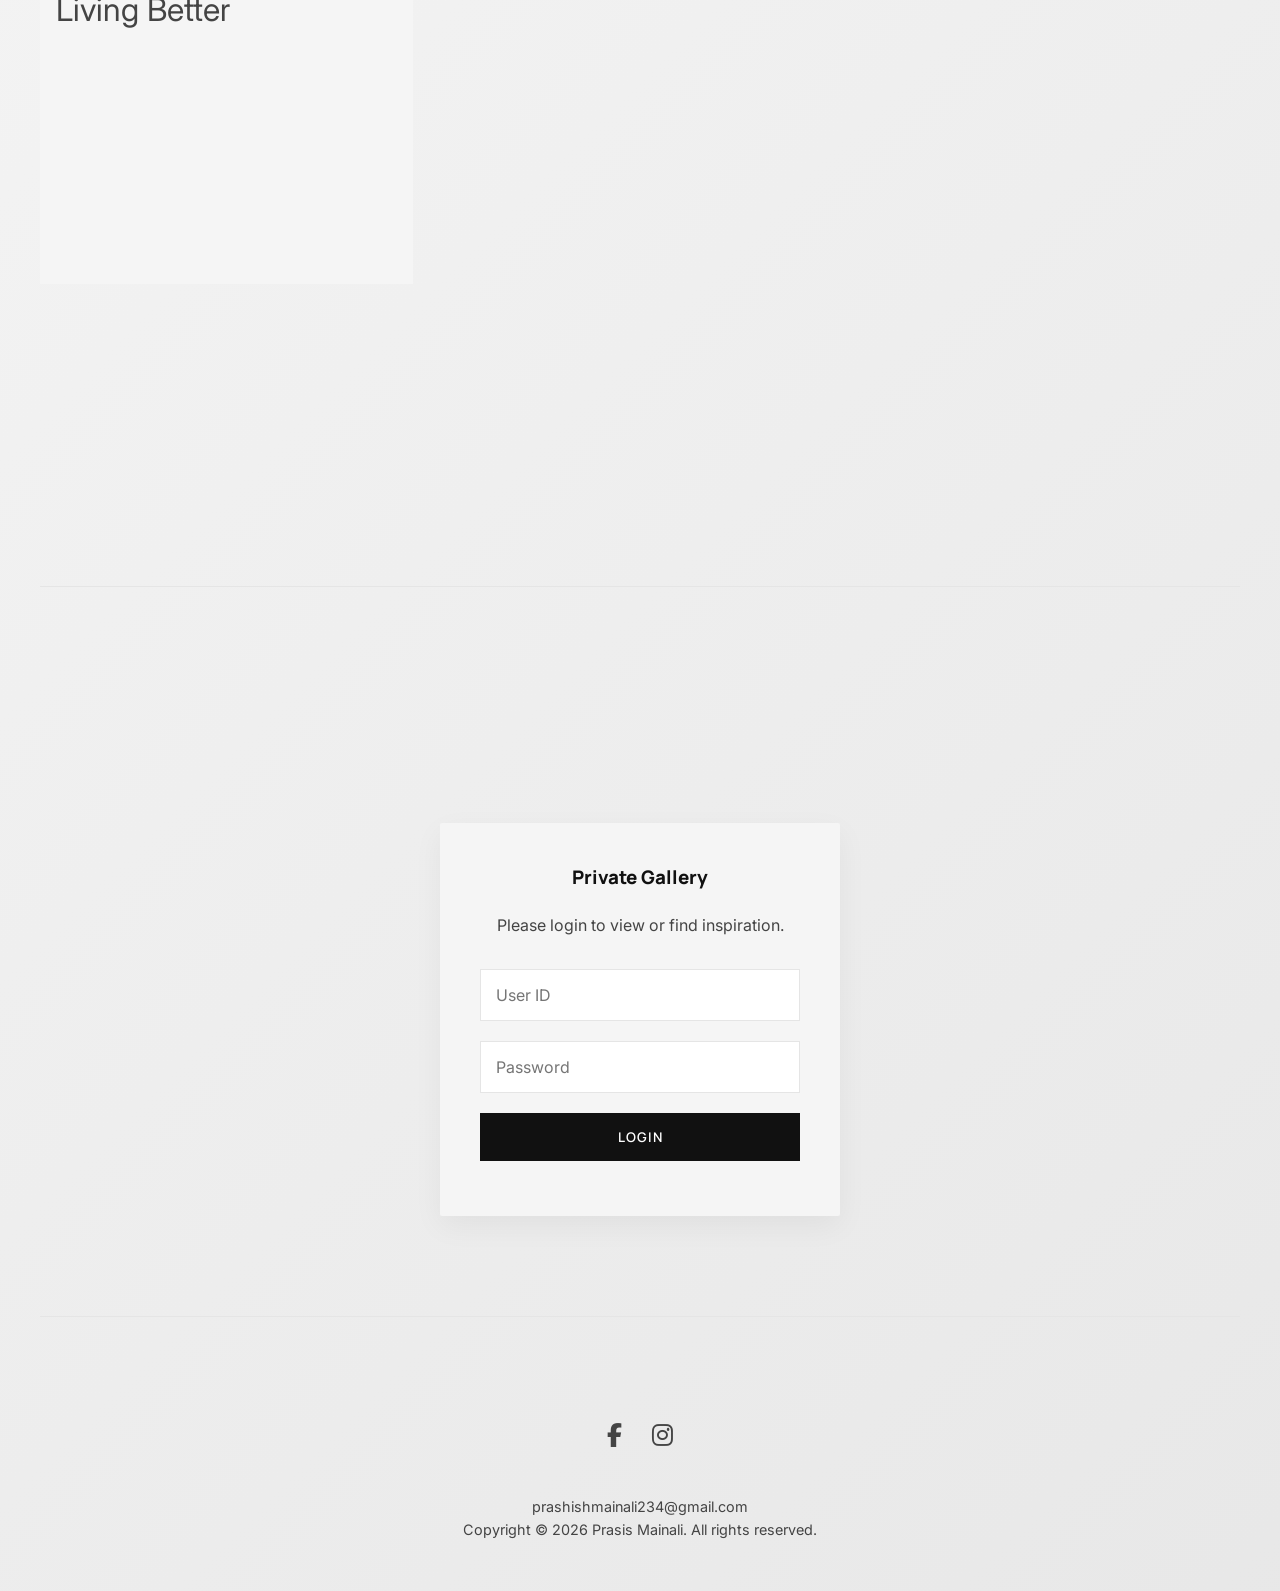
==== commit 11dc9dac: "Update fmt.Println message from 'Hello' to 'Goodbye'" ====
--- a/MYProject/index.html/index.html
+++ b/MYProject/index.html/index.html
@@ -1007,19 +1007,7 @@
 
         <p id="login-message" style="margin-top: 15px; color: #ff4444; font-size: 0.9rem;"></p>
 
-        <div
-          style="margin-top: 25px; padding: 15px; background: rgba(0,0,0,0.03); border-radius: 4px; text-align: center;">
-          <p style="font-size: 0.9rem; color: var(--text-primary); font-weight: 600; margin-bottom: 5px;">Guest Login
-            Details:</p>
-          <p style="font-size: 0.9rem; color: var(--text-secondary);">ID: <code>guest</code></p>
-          <p style="font-size: 0.9rem; color: var(--text-secondary);">Pass: <code>welcome</code></p>
-          <button
-            onclick="document.getElementById('login-id').value='guest'; document.getElementById('login-pass').value='welcome';"
-            class="hover-target"
-            style="margin-top: 10px; background: none; border: none; text-decoration: underline; color: var(--text-primary); cursor: pointer; font-size: 0.8rem;">
-            Auto-fill Guest Creds
-          </button>
-        </div>
+
       </div>
 
       <!-- Gallery Interface -->
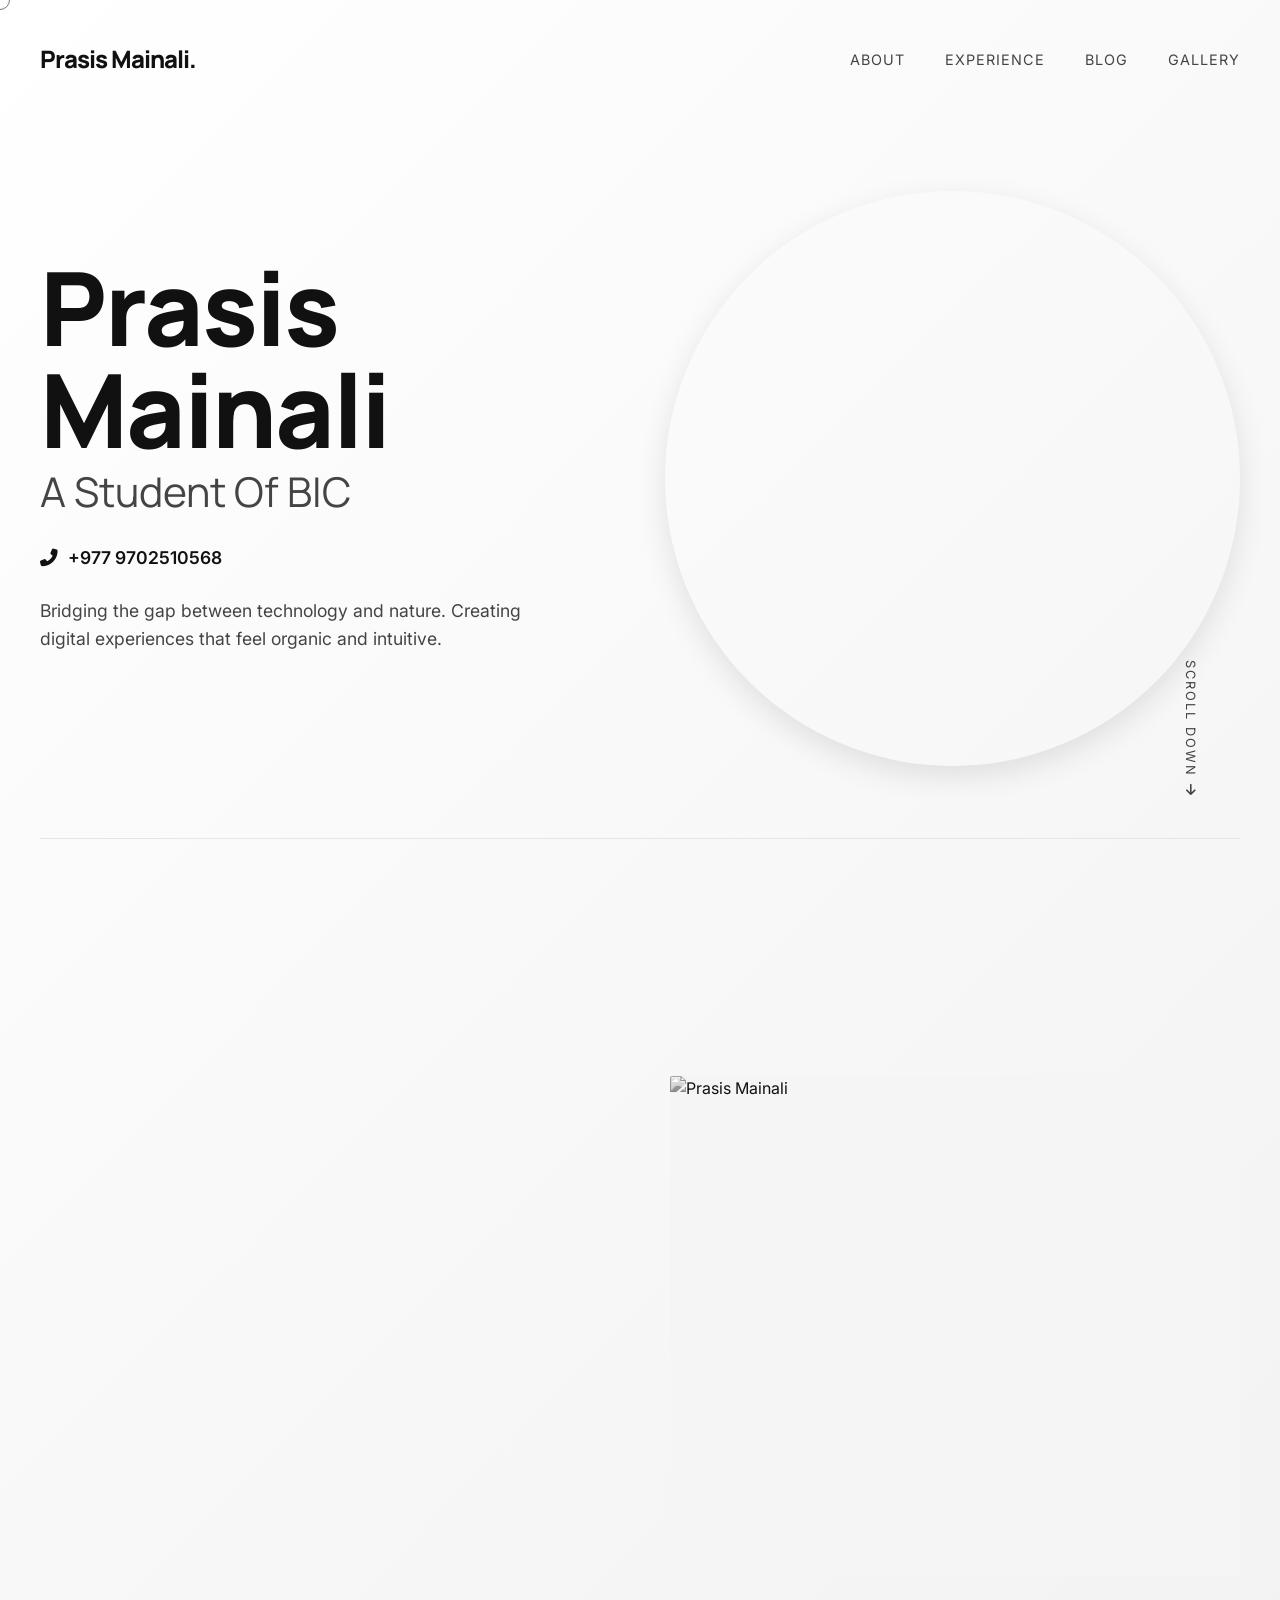
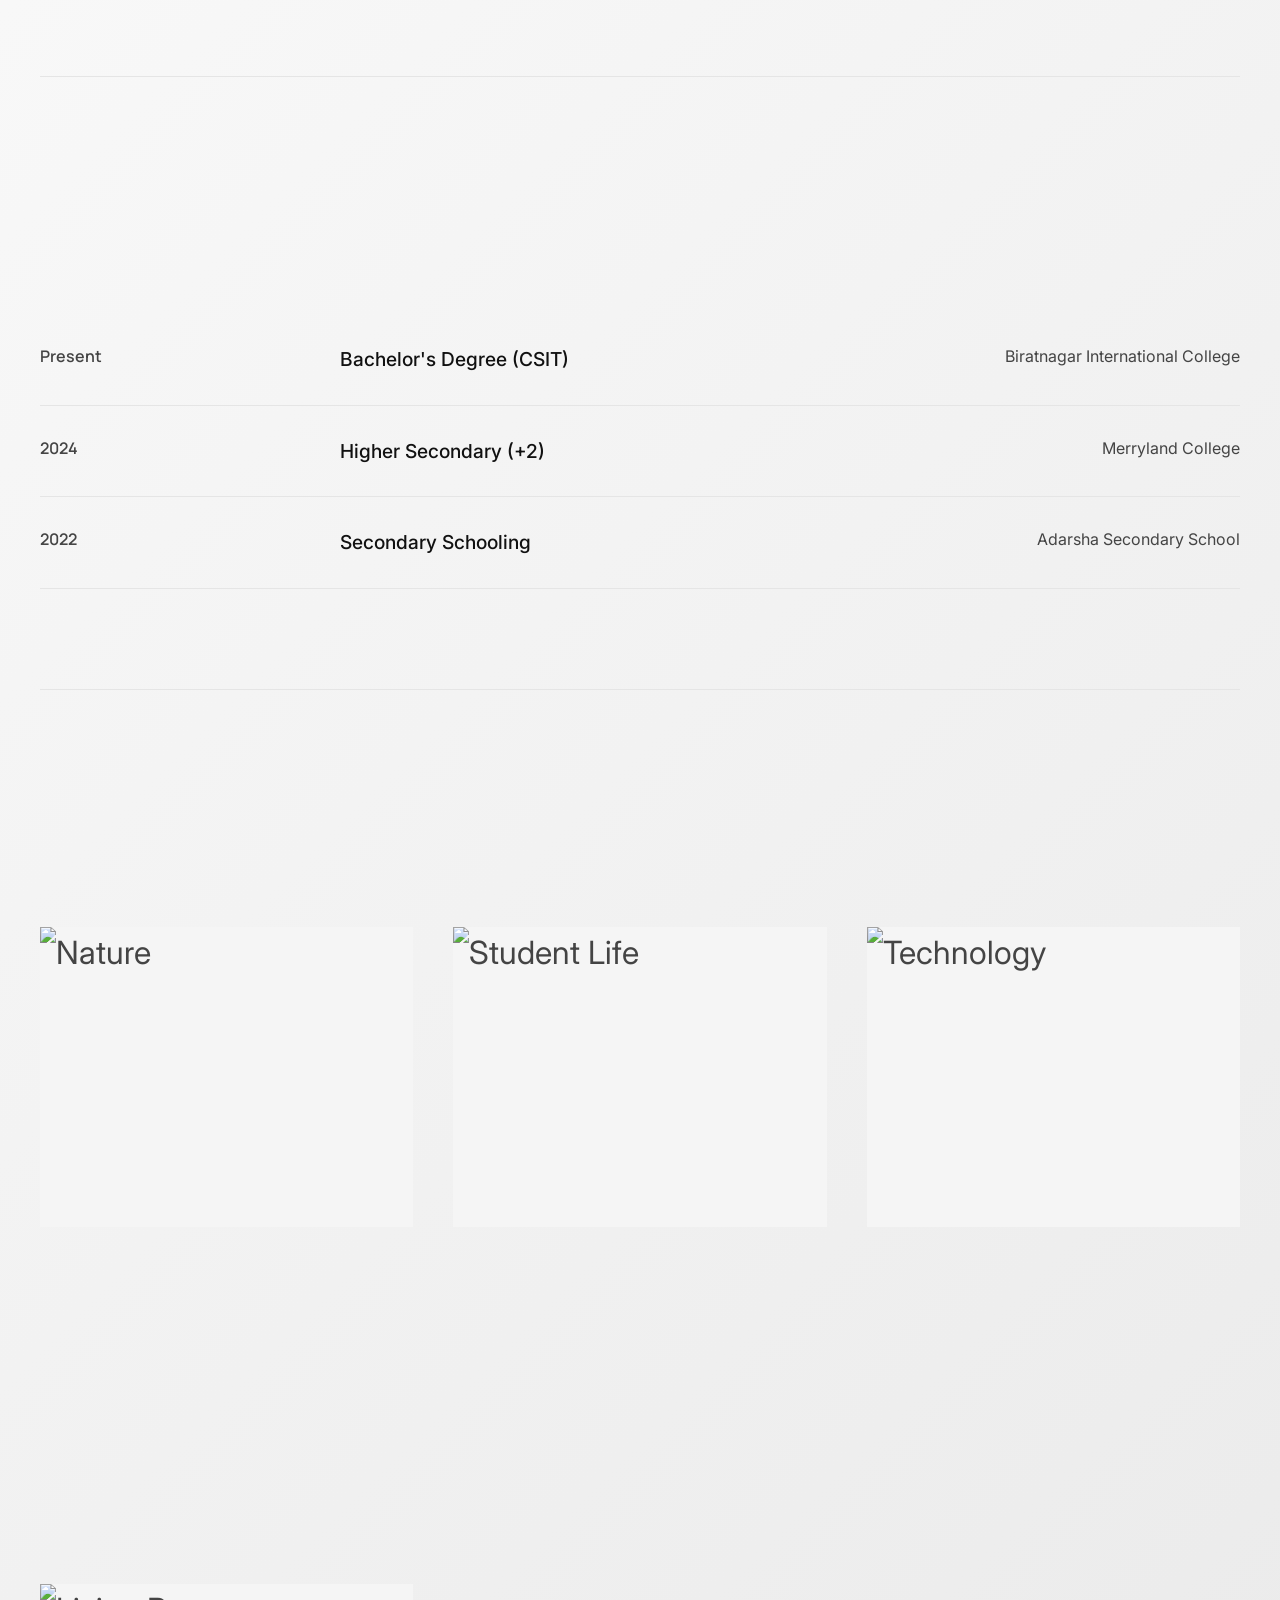
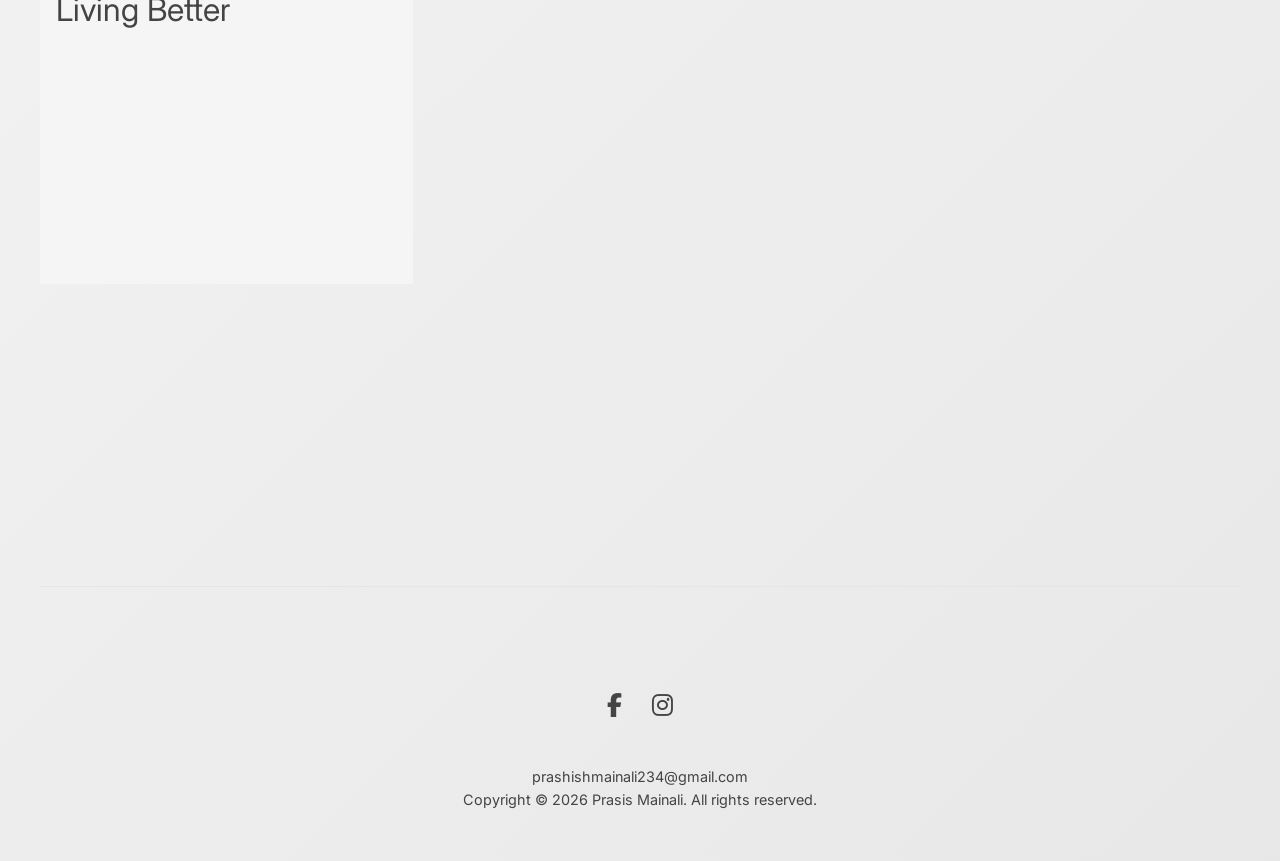
==== commit 54b86c91: "Update print statement from 'Hello' to 'Goodbye'" ====
--- a/MYProject/index.html/index.html
+++ b/MYProject/index.html/index.html
@@ -649,7 +649,8 @@
     /* --- Secure Gallery --- */
     #secure-gallery {
       min-height: 80vh;
-      display: flex;
+      display: none;
+      /* Hide entirely on homepage initially */
       flex-direction: column;
       align-items: center;
       justify-content: center;
@@ -778,7 +779,7 @@
         <a href="#about" class="hover-target">About</a>
         <a href="#experience" class="hover-target">Experience</a>
         <a href="#blog" class="hover-target">Blog</a>
-        <a href="#secure-gallery" class="hover-target">Gallery</a>
+        <a href="#secure-gallery" class="hover-target" id="nav-gallery-link">Gallery</a>
       </div>
 
       <div class="hamburger hover-target">
@@ -812,7 +813,7 @@
       </div>
 
       <div class="hero-image fade-up" style="transition-delay: 0.2s;">
-        <img src="../assets/images/prasis-profile.jpg" alt="Prasis Mainali">
+        <img src="assets/images/prasis-profile.jpg" alt="Prasis Mainali">
       </div>
     </header>
 
@@ -847,8 +848,7 @@
         </div>
 
         <div class="profile-img-container hover-target">
-          <!-- Using the parent directory path as fixed previously -->
-          <img src="../assets/images/prasis-profile.jpg" alt="Prasis Mainali">
+          <img src="assets/images/prasis-profile.jpg" alt="Prasis Mainali">
         </div>
       </div>
     </section>
@@ -1135,6 +1135,18 @@
       showGallery(cachedRole);
     }
 
+    // --- Supabase Keep Alive ---
+    // Pings the DB once per day to keep the Free Tier project awake
+    const lastPing = localStorage.getItem('supabase_last_ping');
+    const today = new Date().toDateString();
+
+    if (lastPing !== today) {
+      fetch("https://afpbaglqwfymryoaxrtf.supabase.co/rest/v1/", { method: "HEAD" })
+        .then(() => localStorage.setItem('supabase_last_ping', today))
+        .catch(() => { });
+    }
+
+
 
 
     loginBtn.addEventListener('click', () => {
@@ -1161,9 +1173,18 @@
     logoutBtn.addEventListener('click', () => {
       localStorage.removeItem(AUTH_KEY);
       hideGallery();
+
+      // Also hide the whole section to go back to homepage properly
+      document.getElementById('secure-gallery').style.display = 'none';
+
+      // Scroll to top
+      window.scrollTo({ top: 0, behavior: 'smooth' });
     });
 
     function showGallery(role) {
+      // The secureGallerySection is already defined globally and its display is set to 'flex' once.
+      // No need to redefine or set display: 'flex' repeatedly here.
+
       loginInterface.style.display = 'none';
       galleryInterface.style.display = 'block';
 
@@ -1200,6 +1221,22 @@
 
       renderGallery(data || [], role);
     }
+
+    // --- Navigation Gallery Reveal Logic ---
+    const navGalleryLink = document.getElementById('nav-gallery-link');
+    const secureGallerySection = document.getElementById('secure-gallery');
+
+    navGalleryLink.addEventListener('click', (e) => {
+      e.preventDefault(); // Prevent default jump immediately
+
+      // Reveal the gallery section
+      secureGallerySection.style.display = 'flex';
+
+      // Smooth scroll to the section
+      setTimeout(() => {
+        secureGallerySection.scrollIntoView({ behavior: 'smooth' });
+      }, 50);
+    });
 
     function renderGallery(images, role) {
       // Just use the real images from Supabase
@@ -1265,7 +1302,7 @@
 
       try {
         // 1. Upload to Supabase Storage
-        const filename = `${Date.now()}_${file.name.replace(/\\s/g, '_')}`;
+        const filename = `${Date.now()}_${file.name.replace(/\s/g, '_')}`;
         const { data: uploadData, error: uploadError } = await supabaseClient.storage
           .from('gallery')
           .upload(filename, file);
@@ -1328,6 +1365,7 @@
         alert("Delete failed.");
       }
     }
+
   </script>
 
   <!-- Tawk.to Live Chat Script -->
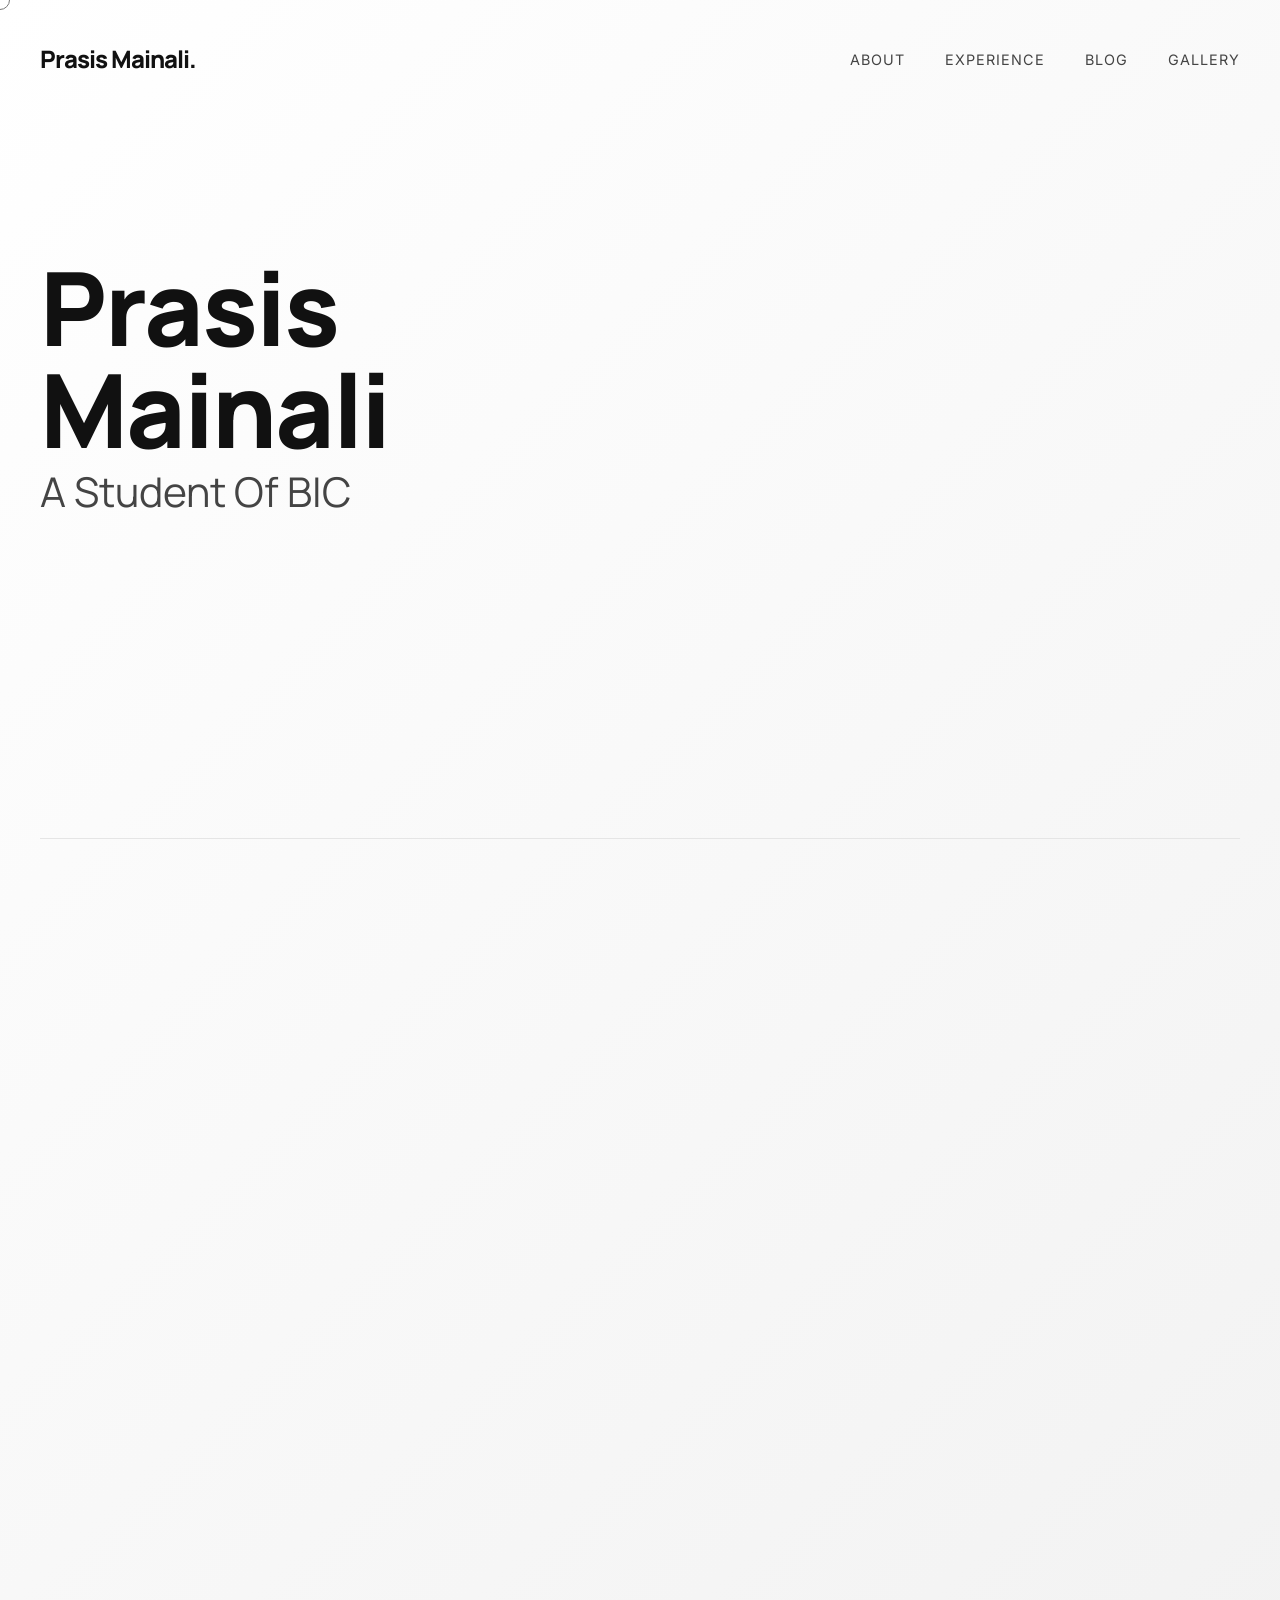
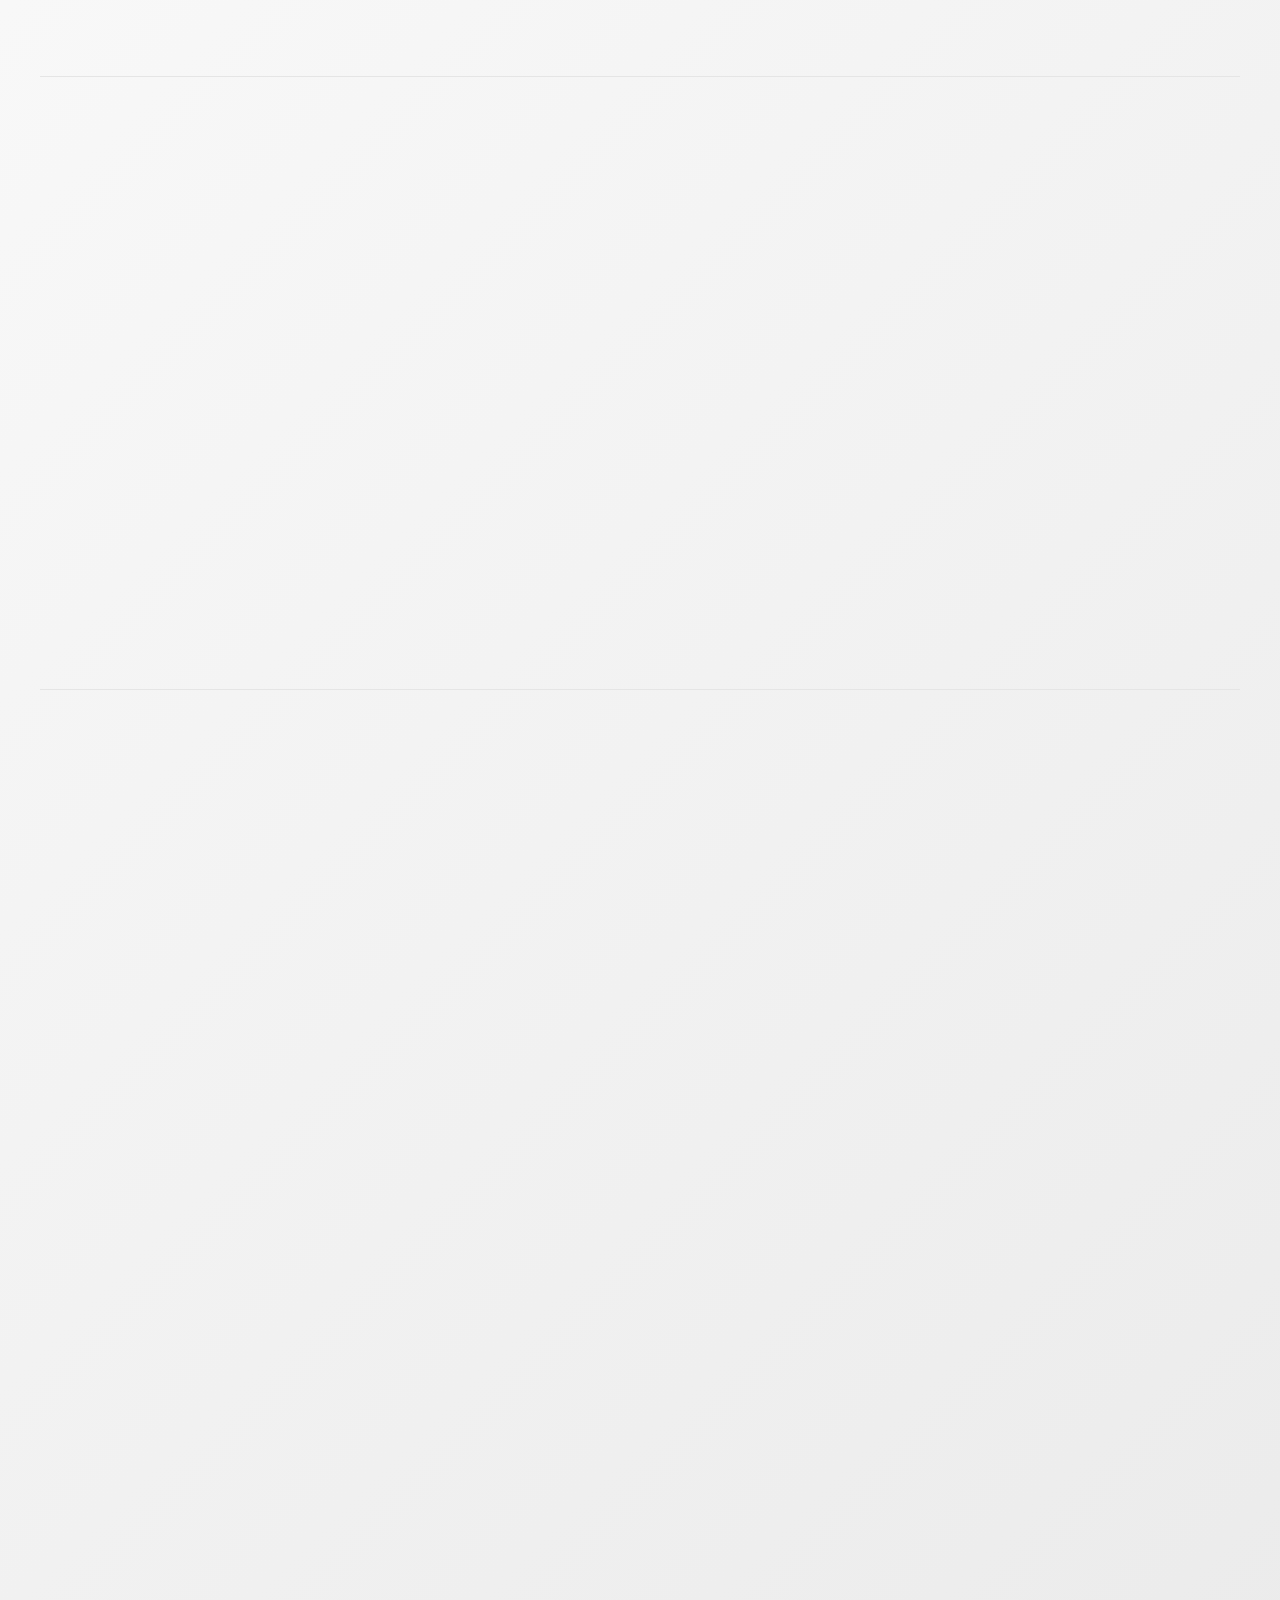
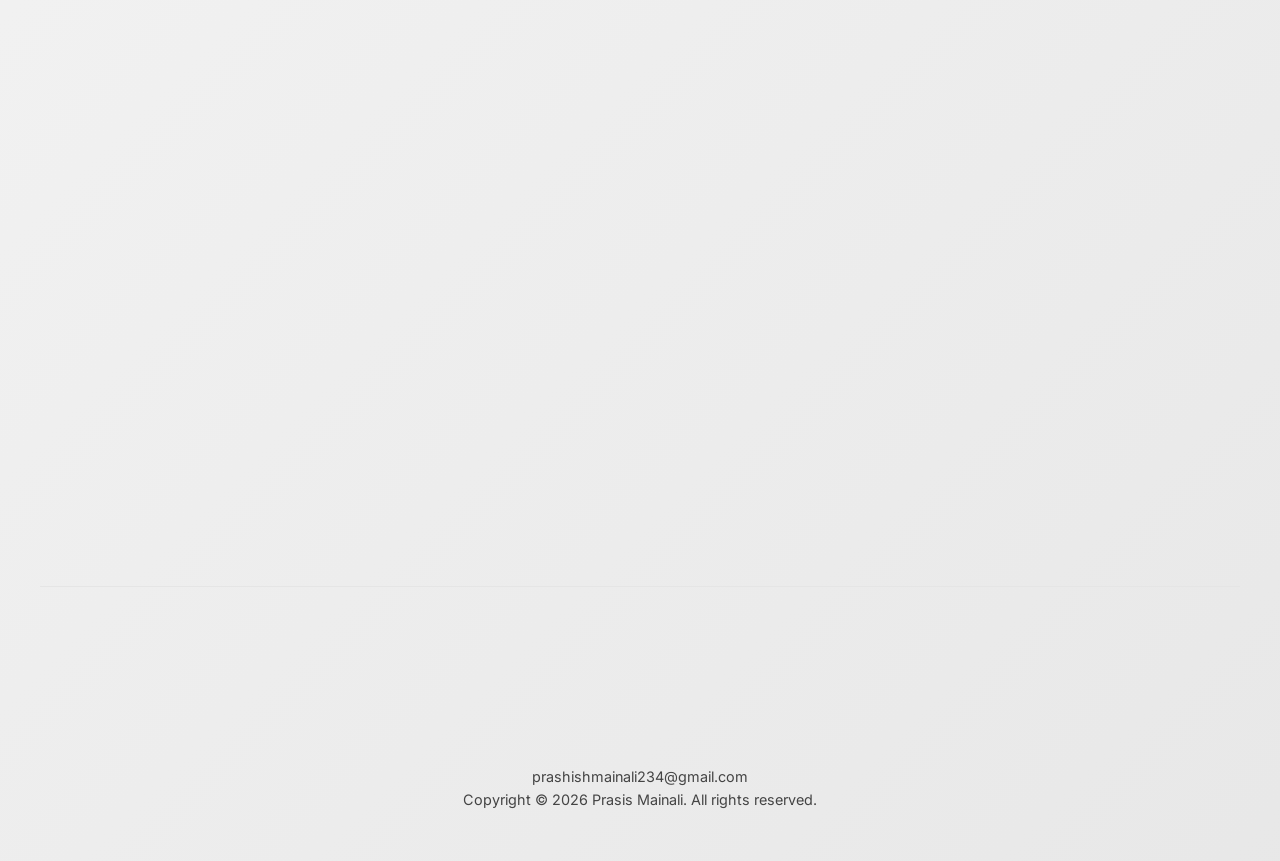
==== commit 9afe15f9: "Update index.html" ====
--- a/MYProject/index.html/index.html
+++ b/MYProject/index.html/index.html
@@ -1141,245 +1141,14 @@
     const today = new Date().toDateString();
 
     if (lastPing !== today) {
-      fetch("https://afpbaglqwfymryoaxrtf.supabase.co/rest/v1/", { method: "HEAD" })
+      fetch("https://afpbaglqwfymryoaxrtf.supabase.co/rest/v1/", {
+        method: "HEAD",
+        headers: {
+          "apikey": SUPABASE_KEY,
+          "Authorization": `Bearer ${SUPABASE_KEY}`
+        }
+      })
         .then(() => localStorage.setItem('supabase_last_ping', today))
         .catch(() => { });
     }
 
-
-
-
-    loginBtn.addEventListener('click', () => {
-      const id = loginId.value.trim();
-      const pass = loginPass.value.trim();
-
-      if (id === 'prasis' && pass === 'prasis123') {
-        localStorage.setItem(AUTH_KEY, 'admin');
-        loginMsg.textContent = '';
-        showGallery('admin');
-      } else if (id === 'guest' && pass === 'welcome') {
-        localStorage.setItem(AUTH_KEY, 'guest');
-        loginMsg.textContent = '';
-        showGallery('guest');
-      } else {
-        loginMsg.textContent = 'Invalid Credentials';
-        loginInterface.style.transform = 'translateX(10px)';
-        setTimeout(() => loginInterface.style.transform = 'translateX(0)', 100);
-        setTimeout(() => loginInterface.style.transform = 'translateX(-10px)', 200);
-        setTimeout(() => loginInterface.style.transform = 'translateX(0)', 300);
-      }
-    });
-
-    logoutBtn.addEventListener('click', () => {
-      localStorage.removeItem(AUTH_KEY);
-      hideGallery();
-
-      // Also hide the whole section to go back to homepage properly
-      document.getElementById('secure-gallery').style.display = 'none';
-
-      // Scroll to top
-      window.scrollTo({ top: 0, behavior: 'smooth' });
-    });
-
-    function showGallery(role) {
-      // The secureGallerySection is already defined globally and its display is set to 'flex' once.
-      // No need to redefine or set display: 'flex' repeatedly here.
-
-      loginInterface.style.display = 'none';
-      galleryInterface.style.display = 'block';
-
-      if (role === 'admin') {
-        uploadControls.style.display = 'block';
-      } else {
-        uploadControls.style.display = 'none';
-      }
-
-      fetchGallery(role);
-    }
-
-    function hideGallery() {
-      loginInterface.style.display = 'block';
-      galleryInterface.style.display = 'none';
-      loginId.value = '';
-      loginPass.value = '';
-    }
-
-    async function fetchGallery(role) {
-      // Fetch from Supabase
-      const { data, error } = await supabaseClient
-        .from('gallery_images')
-        .select('*')
-        .order('created_at', { ascending: false });
-
-      if (error) {
-        console.error("Error fetching images:", error);
-        // Don't show error to user if it's just empty or config missing, handled by render
-        if (error.code !== 'PGRST116') { // Ignore specific errors if needed
-          // Alert only on real failures if configured
-        }
-      }
-
-      renderGallery(data || [], role);
-    }
-
-    // --- Navigation Gallery Reveal Logic ---
-    const navGalleryLink = document.getElementById('nav-gallery-link');
-    const secureGallerySection = document.getElementById('secure-gallery');
-
-    navGalleryLink.addEventListener('click', (e) => {
-      e.preventDefault(); // Prevent default jump immediately
-
-      // Reveal the gallery section
-      secureGallerySection.style.display = 'flex';
-
-      // Smooth scroll to the section
-      setTimeout(() => {
-        secureGallerySection.scrollIntoView({ behavior: 'smooth' });
-      }, 50);
-    });
-
-    function renderGallery(images, role) {
-      // Just use the real images from Supabase
-      const allImages = [...images];
-
-      galleryGrid.innerHTML = '';
-
-      if (allImages.length === 0) {
-        galleryGrid.innerHTML = '<p style="text-align:center; width:100%; color: var(--text-secondary);">No images uploaded yet.</p>';
-        return;
-      }
-
-      allImages.forEach((imgObj) => {
-        const item = document.createElement('div');
-        item.className = 'gallery-item fade-up';
-
-        let deleteBtnHTML = '';
-
-        // Allowed to delete if Admin AND NOT a default image
-        if (role === 'admin' && !imgObj.is_default) {
-          deleteBtnHTML = `
-              <button class="delete-btn hover-target" 
-                onclick="window.deleteSupabaseImage('${imgObj.id}', '${imgObj.storage_path}')">
-                <i class="fas fa-trash"></i>
-              </button>
-            `;
-        }
-
-        const imgUrl = imgObj.url || imgObj.public_url || imgObj;
-
-        item.innerHTML = `
-          <img src="${imgUrl}" alt="Gallery Image">
-          ${deleteBtnHTML}
-        `;
-        galleryGrid.appendChild(item);
-
-        if (role === 'admin' && !imgObj.is_default) {
-          const delBtn = item.querySelector('.delete-btn');
-          if (delBtn) {
-            delBtn.addEventListener('mouseenter', () => cursor.classList.add('hovered'));
-            delBtn.addEventListener('mouseleave', () => cursor.classList.remove('hovered'));
-          }
-        }
-
-        if (typeof observer !== 'undefined') observer.observe(item);
-      });
-    }
-
-    // Handle Image Upload
-    imageUpload.addEventListener('change', async (e) => {
-      const file = e.target.files[0];
-      if (!file) return;
-
-      if (file.size > 5 * 1024 * 1024) {
-        alert('Image is too large! Max 5MB.');
-        return;
-      }
-
-      const btn = uploadControls.querySelector('button');
-      const originalText = btn.innerHTML;
-      btn.innerHTML = '<i class="fas fa-spinner fa-spin"></i> Uploading...';
-      btn.disabled = true;
-
-      try {
-        // 1. Upload to Supabase Storage
-        const filename = `${Date.now()}_${file.name.replace(/\s/g, '_')}`;
-        const { data: uploadData, error: uploadError } = await supabaseClient.storage
-          .from('gallery')
-          .upload(filename, file);
-
-        if (uploadError) throw uploadError;
-
-        // 2. Get Public URL
-        const { data: { publicUrl } } = supabaseClient.storage
-          .from('gallery')
-          .getPublicUrl(filename);
-
-        // 3. Insert into Table
-        const { error: dbError } = await supabaseClient
-          .from('gallery_images')
-          .insert([{
-            url: publicUrl,
-            storage_path: filename
-          }]);
-
-        if (dbError) throw dbError;
-
-        // Success
-        fetchGallery('admin'); // Refresh
-        imageUpload.value = '';
-
-      } catch (error) {
-        console.error("Upload error:", error);
-        alert("Upload failed: " + error.message);
-      } finally {
-        btn.innerHTML = originalText;
-        btn.disabled = false;
-      }
-    });
-
-    window.deleteSupabaseImage = async (id, storagePath) => {
-      if (localStorage.getItem(AUTH_KEY) !== 'admin') return;
-      if (!confirm("Delete this image?")) return;
-
-      try {
-        // 1. Delete from Storage
-        const { error: storageError } = await supabaseClient.storage
-          .from('gallery')
-          .remove([storagePath]);
-
-        if (storageError) console.error("Storage delete warning:", storageError);
-
-        // 2. Delete from Table
-        const { error: dbError } = await supabaseClient
-          .from('gallery_images')
-          .delete()
-          .eq('id', id);
-
-        if (dbError) throw dbError;
-
-        // Refresh
-        fetchGallery('admin');
-
-      } catch (error) {
-        console.error("Delete error:", error);
-        alert("Delete failed.");
-      }
-    }
-
-  </script>
-
-  <!-- Tawk.to Live Chat Script -->
-  <script type="text/javascript">
-    var Tawk_API = Tawk_API || {}, Tawk_LoadStart = new Date();
-    (function () {
-      var s1 = document.createElement("script"), s0 = document.getElementsByTagName("script")[0];
-      s1.async = true;
-      s1.src = 'https://embed.tawk.to/6986cef376ad761c40db5798/1jgr9gq86';
-      s1.charset = 'UTF-8';
-      s1.setAttribute('crossorigin', '*');
-      s0.parentNode.insertBefore(s1, s0);
-    })();
-  </script>
-</body>
-
-</html>
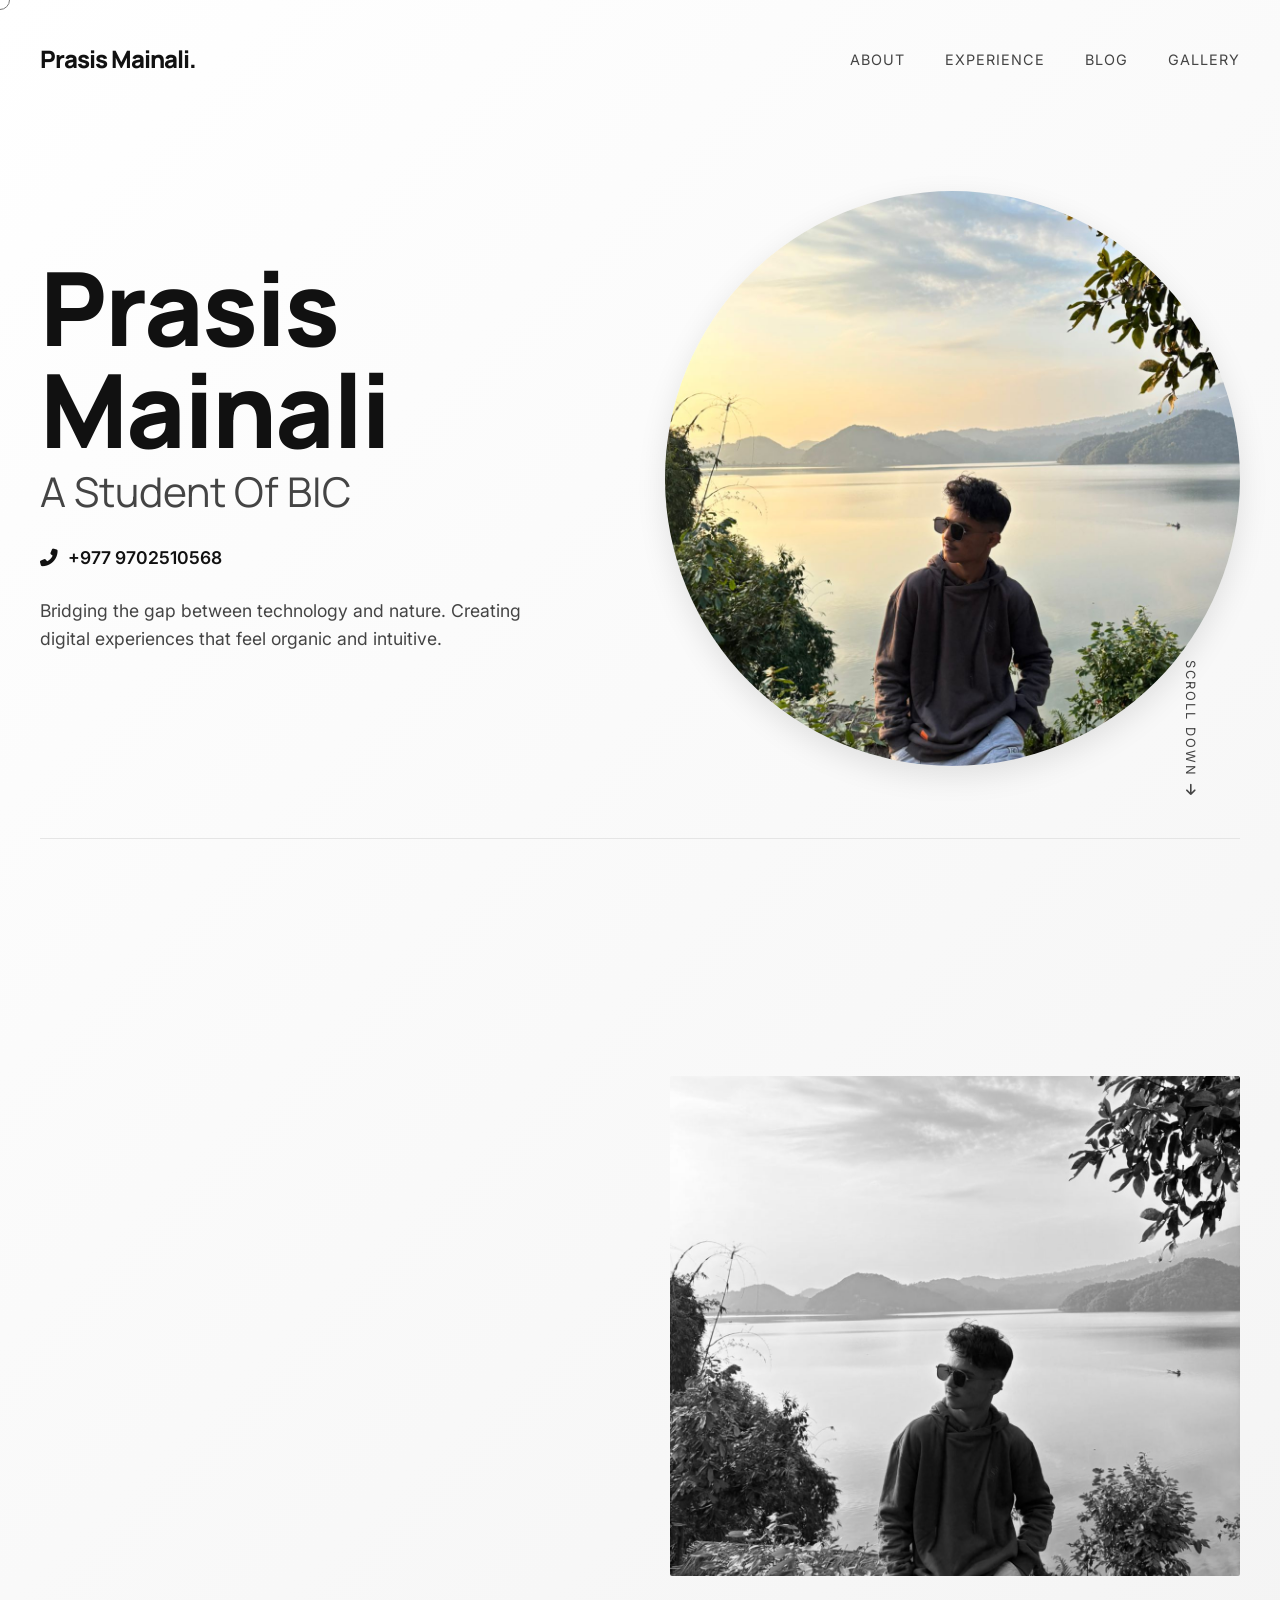
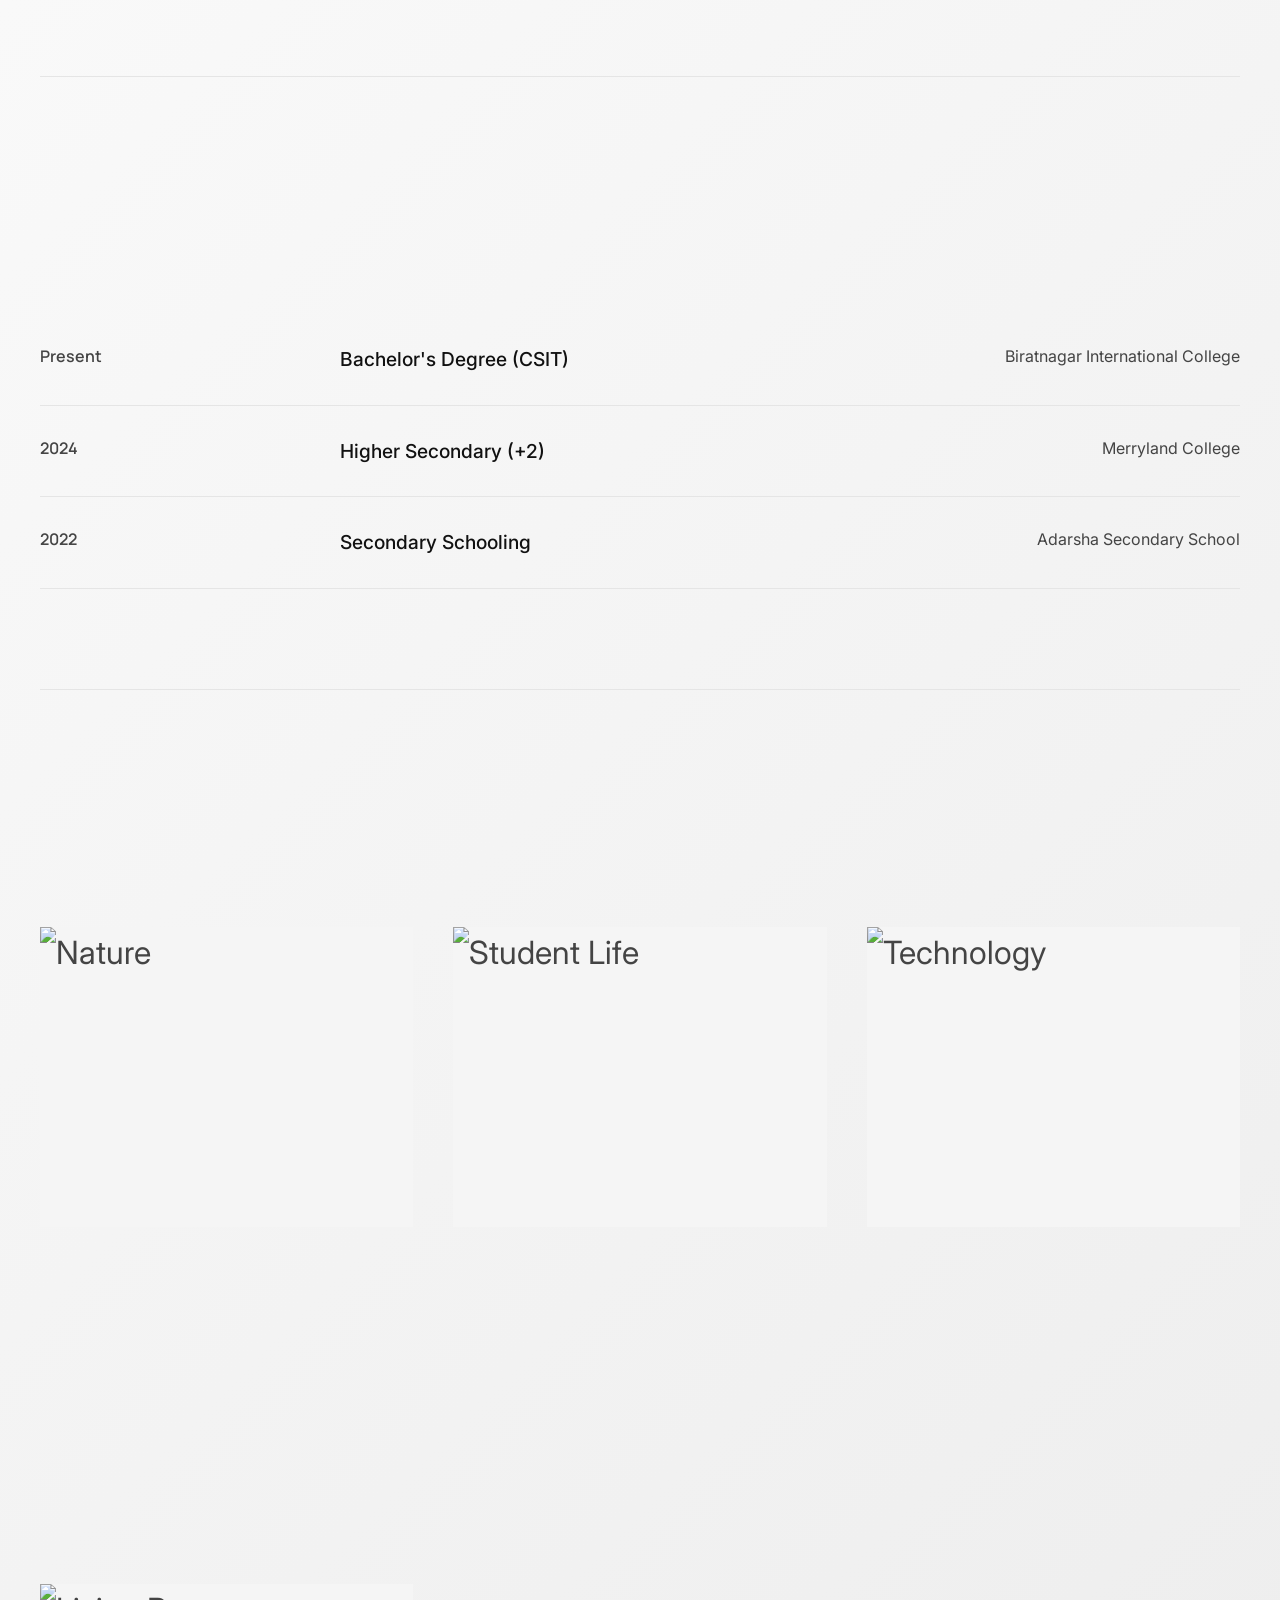
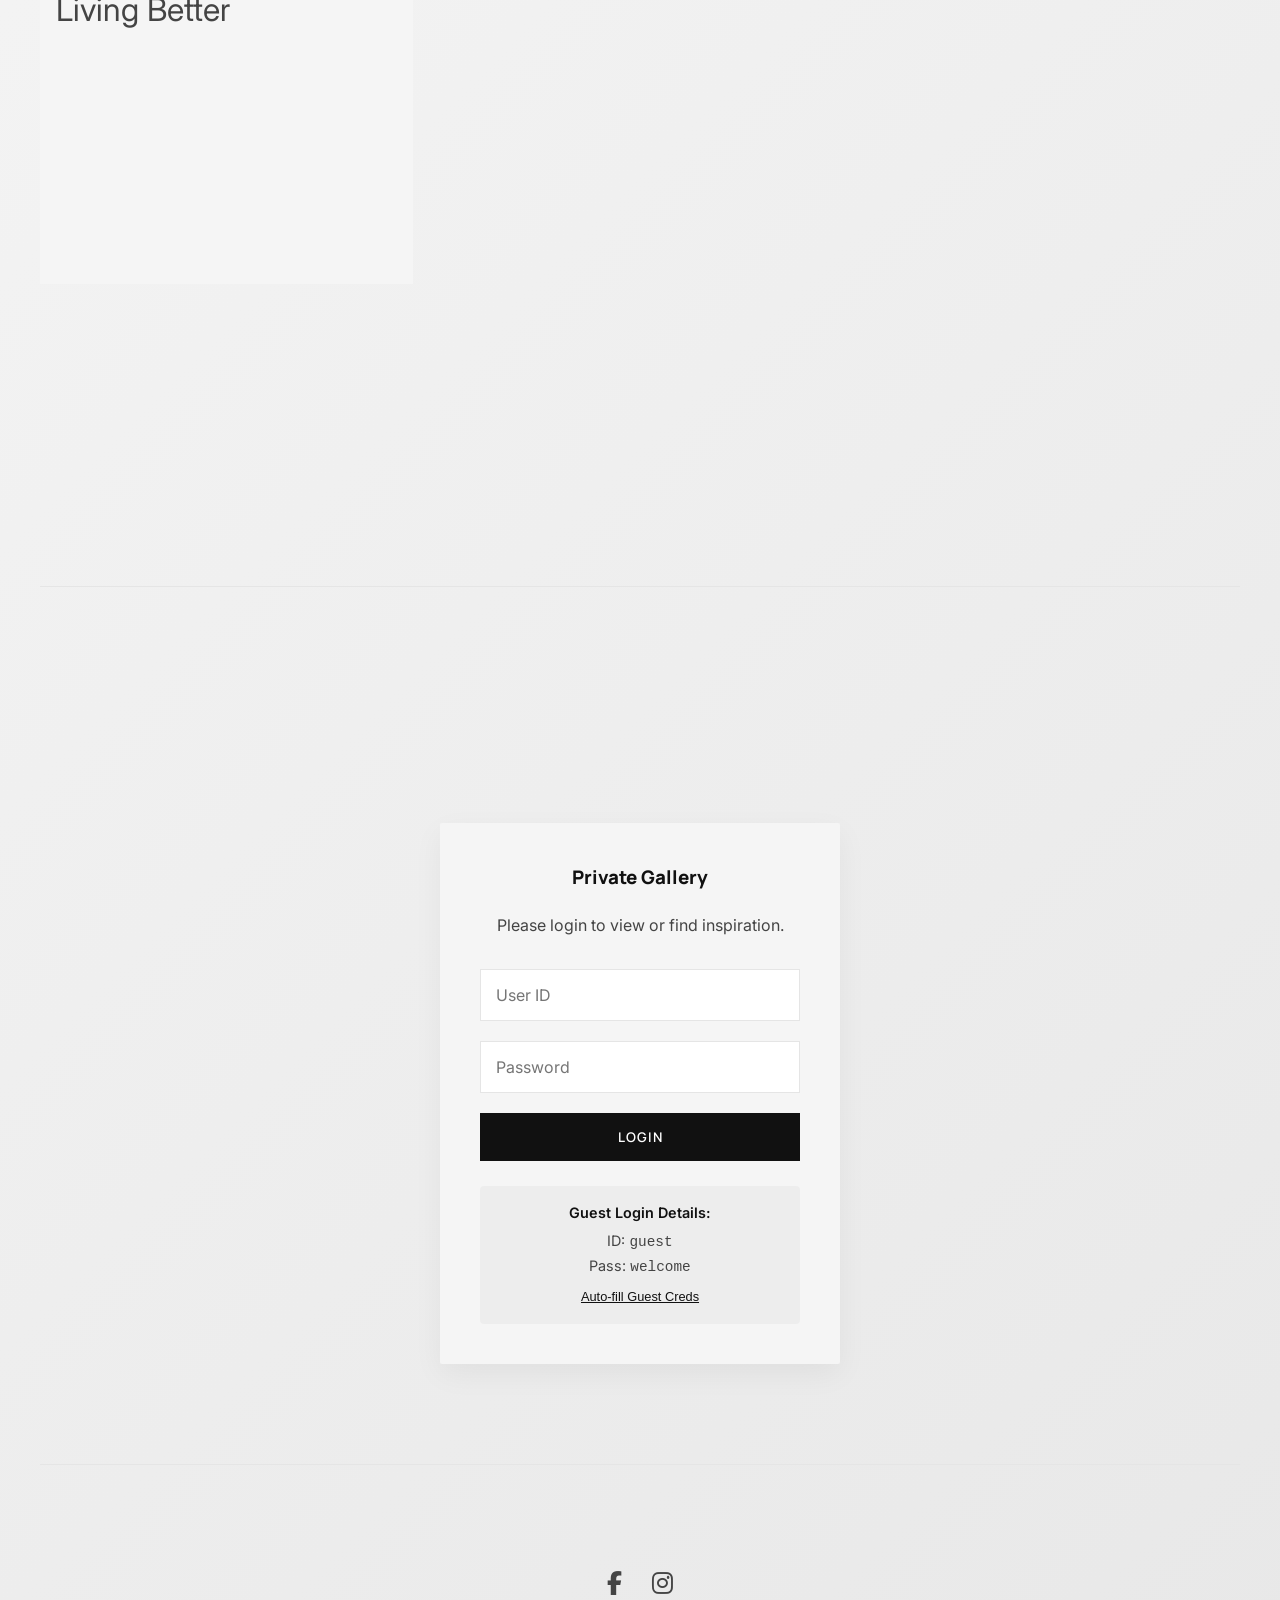
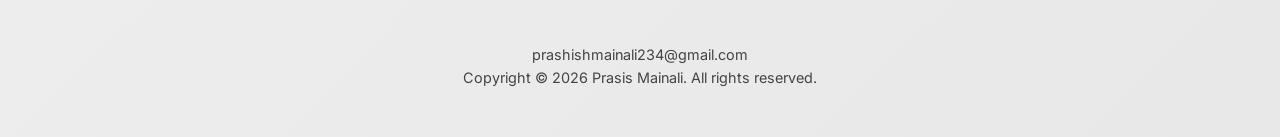
==== commit f463acb9: "Update index.html" ====
--- a/MYProject/index.html/index.html
+++ b/MYProject/index.html/index.html
@@ -649,8 +649,7 @@
     /* --- Secure Gallery --- */
     #secure-gallery {
       min-height: 80vh;
-      display: none;
-      /* Hide entirely on homepage initially */
+      display: flex;
       flex-direction: column;
       align-items: center;
       justify-content: center;
@@ -779,7 +778,7 @@
         <a href="#about" class="hover-target">About</a>
         <a href="#experience" class="hover-target">Experience</a>
         <a href="#blog" class="hover-target">Blog</a>
-        <a href="#secure-gallery" class="hover-target" id="nav-gallery-link">Gallery</a>
+        <a href="#secure-gallery" class="hover-target">Gallery</a>
       </div>
 
       <div class="hamburger hover-target">
@@ -813,7 +812,7 @@
       </div>
 
       <div class="hero-image fade-up" style="transition-delay: 0.2s;">
-        <img src="assets/images/prasis-profile.jpg" alt="Prasis Mainali">
+        <img src="../assets/images/prasis-profile.jpg" alt="Prasis Mainali">
       </div>
     </header>
 
@@ -848,7 +847,8 @@
         </div>
 
         <div class="profile-img-container hover-target">
-          <img src="assets/images/prasis-profile.jpg" alt="Prasis Mainali">
+          <!-- Using the parent directory path as fixed previously -->
+          <img src="../assets/images/prasis-profile.jpg" alt="Prasis Mainali">
         </div>
       </div>
     </section>
@@ -1007,7 +1007,19 @@
 
         <p id="login-message" style="margin-top: 15px; color: #ff4444; font-size: 0.9rem;"></p>
 
-
+        <div
+          style="margin-top: 25px; padding: 15px; background: rgba(0,0,0,0.03); border-radius: 4px; text-align: center;">
+          <p style="font-size: 0.9rem; color: var(--text-primary); font-weight: 600; margin-bottom: 5px;">Guest Login
+            Details:</p>
+          <p style="font-size: 0.9rem; color: var(--text-secondary);">ID: <code>guest</code></p>
+          <p style="font-size: 0.9rem; color: var(--text-secondary);">Pass: <code>welcome</code></p>
+          <button
+            onclick="document.getElementById('login-id').value='guest'; document.getElementById('login-pass').value='welcome';"
+            class="hover-target"
+            style="margin-top: 10px; background: none; border: none; text-decoration: underline; color: var(--text-primary); cursor: pointer; font-size: 0.8rem;">
+            Auto-fill Guest Creds
+          </button>
+        </div>
       </div>
 
       <!-- Gallery Interface -->
@@ -1135,20 +1147,213 @@
       showGallery(cachedRole);
     }
 
-    // --- Supabase Keep Alive ---
-    // Pings the DB once per day to keep the Free Tier project awake
-    const lastPing = localStorage.getItem('supabase_last_ping');
-    const today = new Date().toDateString();
-
-    if (lastPing !== today) {
-      fetch("https://afpbaglqwfymryoaxrtf.supabase.co/rest/v1/", {
-        method: "HEAD",
-        headers: {
-          "apikey": SUPABASE_KEY,
-          "Authorization": `Bearer ${SUPABASE_KEY}`
+
+
+    loginBtn.addEventListener('click', () => {
+      const id = loginId.value.trim();
+      const pass = loginPass.value.trim();
+
+      if (id === 'prasis' && pass === 'prasis123') {
+        localStorage.setItem(AUTH_KEY, 'admin');
+        loginMsg.textContent = '';
+        showGallery('admin');
+      } else if (id === 'guest' && pass === 'welcome') {
+        localStorage.setItem(AUTH_KEY, 'guest');
+        loginMsg.textContent = '';
+        showGallery('guest');
+      } else {
+        loginMsg.textContent = 'Invalid Credentials';
+        loginInterface.style.transform = 'translateX(10px)';
+        setTimeout(() => loginInterface.style.transform = 'translateX(0)', 100);
+        setTimeout(() => loginInterface.style.transform = 'translateX(-10px)', 200);
+        setTimeout(() => loginInterface.style.transform = 'translateX(0)', 300);
+      }
+    });
+
+    logoutBtn.addEventListener('click', () => {
+      localStorage.removeItem(AUTH_KEY);
+      hideGallery();
+    });
+
+    function showGallery(role) {
+      loginInterface.style.display = 'none';
+      galleryInterface.style.display = 'block';
+
+      if (role === 'admin') {
+        uploadControls.style.display = 'block';
+      } else {
+        uploadControls.style.display = 'none';
+      }
+
+      fetchGallery(role);
+    }
+
+    function hideGallery() {
+      loginInterface.style.display = 'block';
+      galleryInterface.style.display = 'none';
+      loginId.value = '';
+      loginPass.value = '';
+    }
+
+    async function fetchGallery(role) {
+      // Fetch from Supabase
+      const { data, error } = await supabaseClient
+        .from('gallery_images')
+        .select('*')
+        .order('created_at', { ascending: false });
+
+      if (error) {
+        console.error("Error fetching images:", error);
+        // Don't show error to user if it's just empty or config missing, handled by render
+        if (error.code !== 'PGRST116') { // Ignore specific errors if needed
+          // Alert only on real failures if configured
         }
-      })
-        .then(() => localStorage.setItem('supabase_last_ping', today))
-        .catch(() => { });
-    }
-
+      }
+
+      renderGallery(data || [], role);
+    }
+
+    function renderGallery(images, role) {
+      // Just use the real images from Supabase
+      const allImages = [...images];
+
+      galleryGrid.innerHTML = '';
+
+      if (allImages.length === 0) {
+        galleryGrid.innerHTML = '<p style="text-align:center; width:100%; color: var(--text-secondary);">No images uploaded yet.</p>';
+        return;
+      }
+
+      allImages.forEach((imgObj) => {
+        const item = document.createElement('div');
+        item.className = 'gallery-item fade-up';
+
+        let deleteBtnHTML = '';
+
+        // Allowed to delete if Admin AND NOT a default image
+        if (role === 'admin' && !imgObj.is_default) {
+          deleteBtnHTML = `
+              <button class="delete-btn hover-target" 
+                onclick="window.deleteSupabaseImage('${imgObj.id}', '${imgObj.storage_path}')">
+                <i class="fas fa-trash"></i>
+              </button>
+            `;
+        }
+
+        const imgUrl = imgObj.url || imgObj.public_url || imgObj;
+
+        item.innerHTML = `
+          <img src="${imgUrl}" alt="Gallery Image">
+          ${deleteBtnHTML}
+        `;
+        galleryGrid.appendChild(item);
+
+        if (role === 'admin' && !imgObj.is_default) {
+          const delBtn = item.querySelector('.delete-btn');
+          if (delBtn) {
+            delBtn.addEventListener('mouseenter', () => cursor.classList.add('hovered'));
+            delBtn.addEventListener('mouseleave', () => cursor.classList.remove('hovered'));
+          }
+        }
+
+        if (typeof observer !== 'undefined') observer.observe(item);
+      });
+    }
+
+    // Handle Image Upload
+    imageUpload.addEventListener('change', async (e) => {
+      const file = e.target.files[0];
+      if (!file) return;
+
+      if (file.size > 5 * 1024 * 1024) {
+        alert('Image is too large! Max 5MB.');
+        return;
+      }
+
+      const btn = uploadControls.querySelector('button');
+      const originalText = btn.innerHTML;
+      btn.innerHTML = '<i class="fas fa-spinner fa-spin"></i> Uploading...';
+      btn.disabled = true;
+
+      try {
+        // 1. Upload to Supabase Storage
+        const filename = `${Date.now()}_${file.name.replace(/\\s/g, '_')}`;
+        const { data: uploadData, error: uploadError } = await supabaseClient.storage
+          .from('gallery')
+          .upload(filename, file);
+
+        if (uploadError) throw uploadError;
+
+        // 2. Get Public URL
+        const { data: { publicUrl } } = supabaseClient.storage
+          .from('gallery')
+          .getPublicUrl(filename);
+
+        // 3. Insert into Table
+        const { error: dbError } = await supabaseClient
+          .from('gallery_images')
+          .insert([{
+            url: publicUrl,
+            storage_path: filename
+          }]);
+
+        if (dbError) throw dbError;
+
+        // Success
+        fetchGallery('admin'); // Refresh
+        imageUpload.value = '';
+
+      } catch (error) {
+        console.error("Upload error:", error);
+        alert("Upload failed: " + error.message);
+      } finally {
+        btn.innerHTML = originalText;
+        btn.disabled = false;
+      }
+    });
+
+    window.deleteSupabaseImage = async (id, storagePath) => {
+      if (localStorage.getItem(AUTH_KEY) !== 'admin') return;
+      if (!confirm("Delete this image?")) return;
+
+      try {
+        // 1. Delete from Storage
+        const { error: storageError } = await supabaseClient.storage
+          .from('gallery')
+          .remove([storagePath]);
+
+        if (storageError) console.error("Storage delete warning:", storageError);
+
+        // 2. Delete from Table
+        const { error: dbError } = await supabaseClient
+          .from('gallery_images')
+          .delete()
+          .eq('id', id);
+
+        if (dbError) throw dbError;
+
+        // Refresh
+        fetchGallery('admin');
+
+      } catch (error) {
+        console.error("Delete error:", error);
+        alert("Delete failed.");
+      }
+    }
+  </script>
+
+  <!-- Tawk.to Live Chat Script -->
+  <script type="text/javascript">
+    var Tawk_API = Tawk_API || {}, Tawk_LoadStart = new Date();
+    (function () {
+      var s1 = document.createElement("script"), s0 = document.getElementsByTagName("script")[0];
+      s1.async = true;
+      s1.src = 'https://embed.tawk.to/6986cef376ad761c40db5798/1jgr9gq86';
+      s1.charset = 'UTF-8';
+      s1.setAttribute('crossorigin', '*');
+      s0.parentNode.insertBefore(s1, s0);
+    })();
+  </script>
+</body>
+
+</html>
